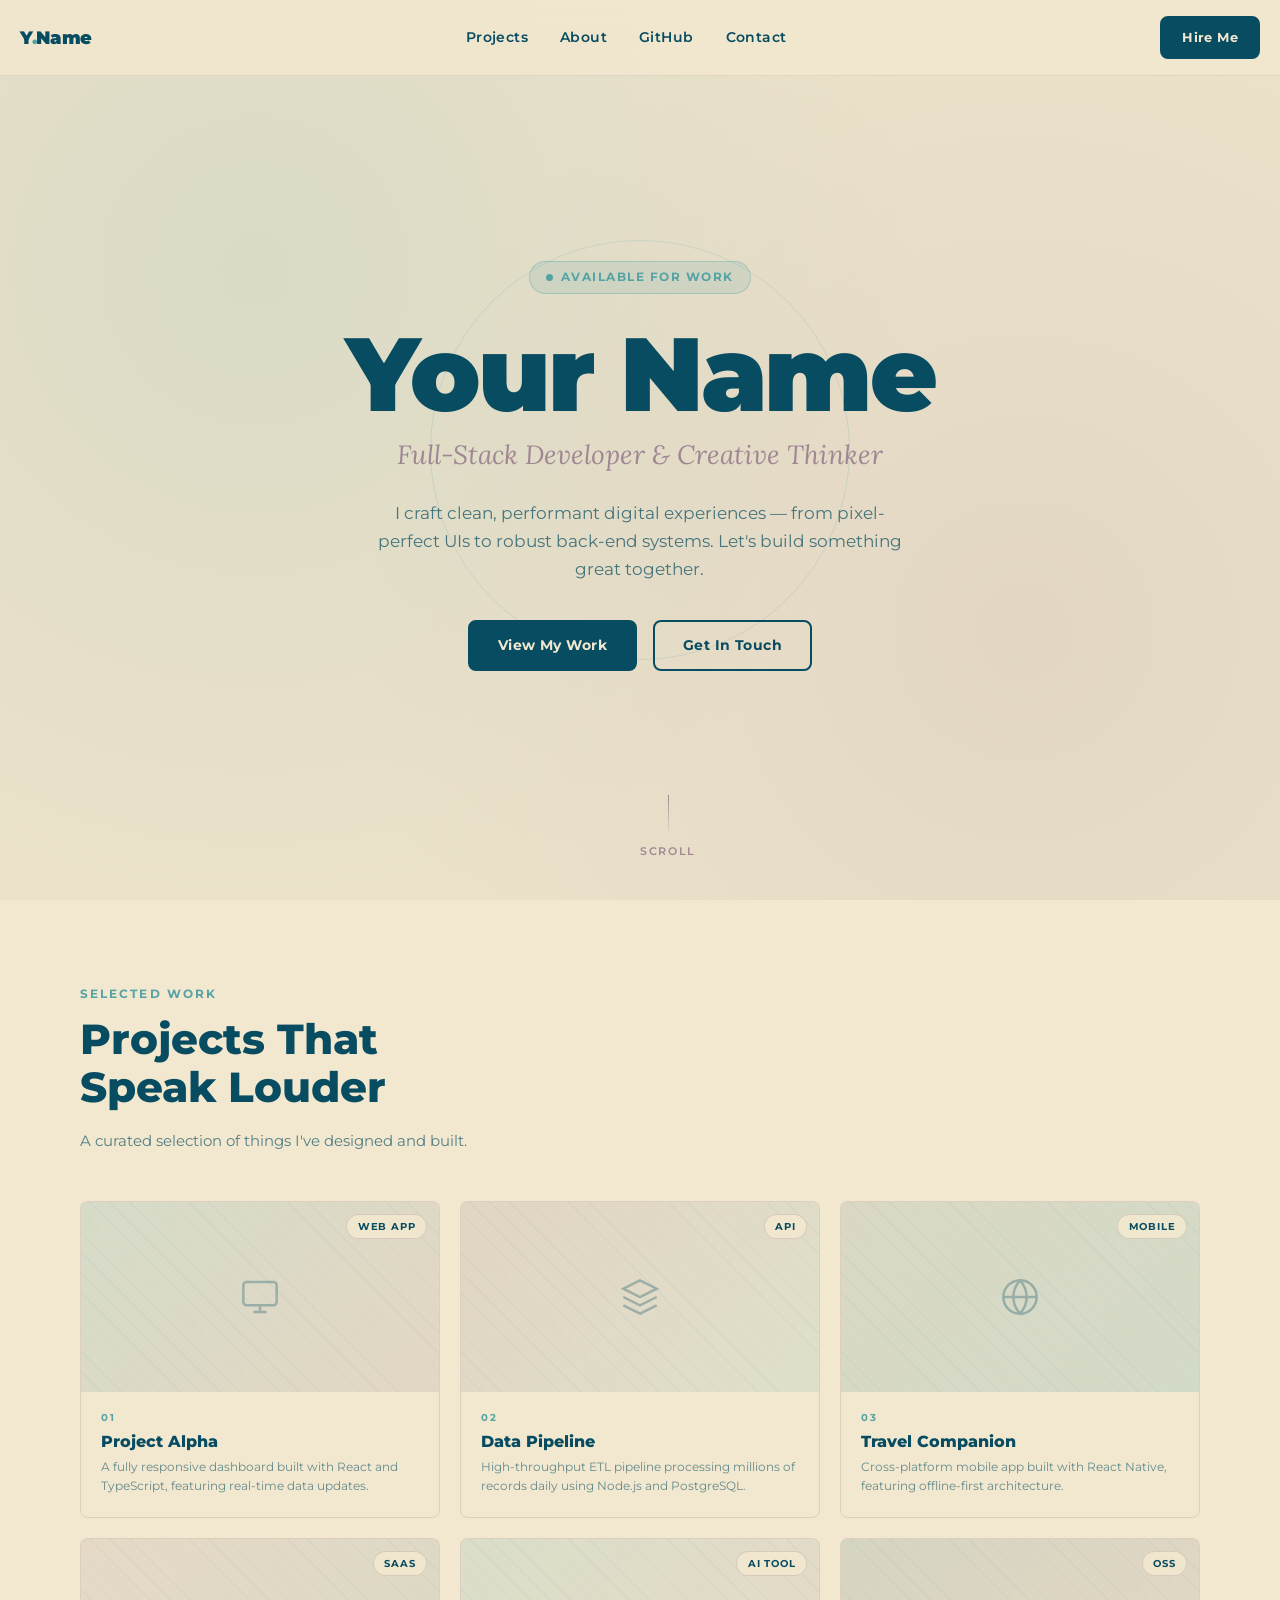
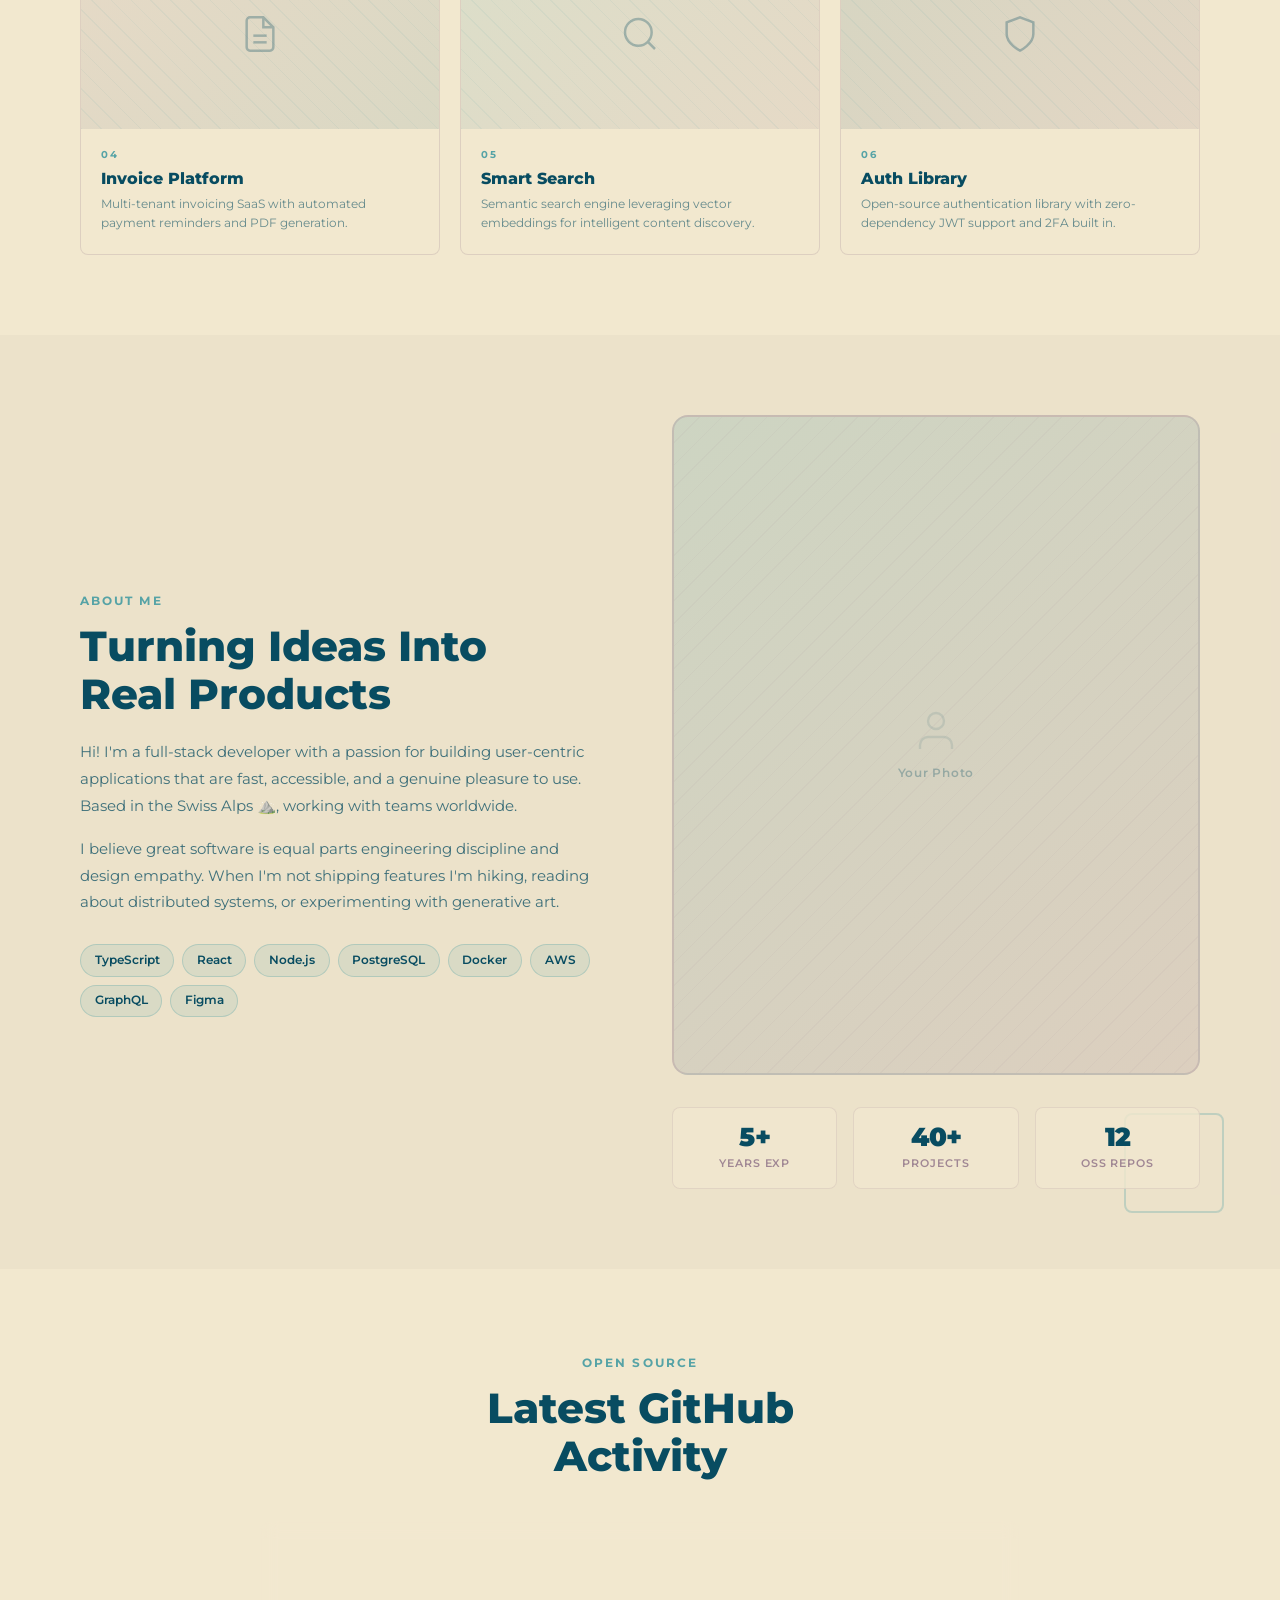
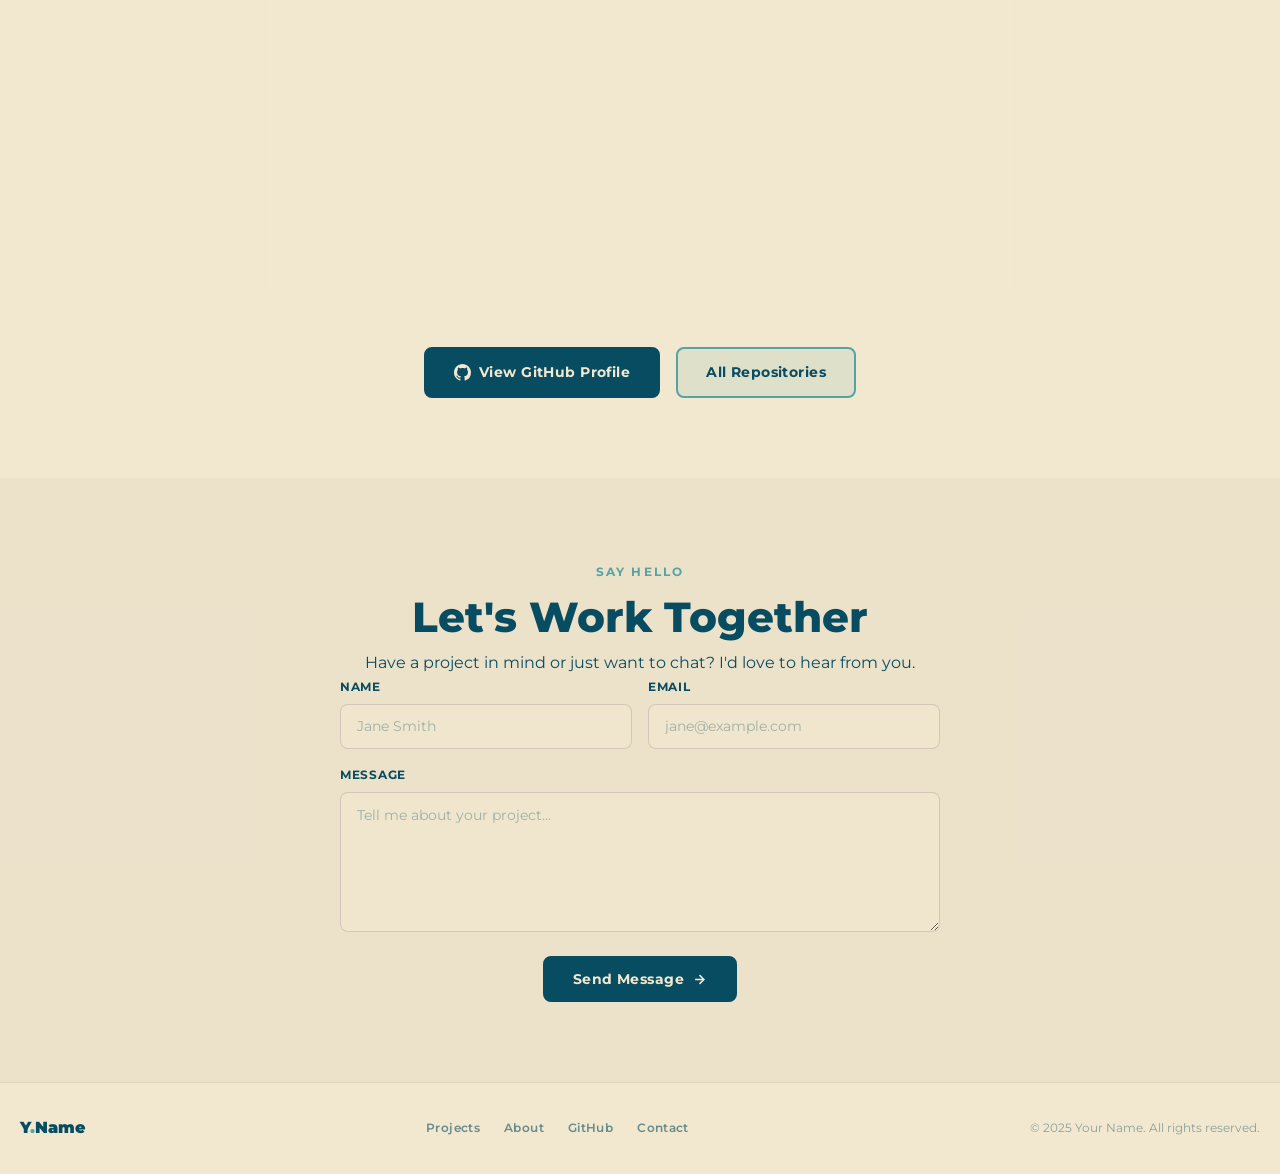
==== index.html @ e09c03a9 "Add files via upload" ====
<!DOCTYPE html>
<html lang="en">
<head>
  <meta charset="UTF-8" />
  <meta name="viewport" content="width=device-width, initial-scale=1.0" />
  <title>Portfolio — Your Name</title>
  <link rel="preconnect" href="https://fonts.googleapis.com" />
  <link rel="preconnect" href="https://fonts.gstatic.com" crossorigin />
  <link href="https://fonts.googleapis.com/css2?family=Montserrat:wght@400;500;600;700;800;900&family=Lora:ital,wght@0,400;0,500;1,400&display=swap" rel="stylesheet" />
  <style>
    /* ─────────────────────────────────────────────
       CSS CUSTOM PROPERTIES
    ───────────────────────────────────────────── */
    :root {
      --bg:        #F2E8CF;
      --teal-dark: #084C61;
      --teal-mid:  #56A3A6;
      --mauve:     #A08794;
      --radius:    8px;
      --transition: 0.28s cubic-bezier(0.4, 0, 0.2, 1);
      --max-w: 1160px;
      --pad-x: 1.25rem;
    }

    /* ─────────────────────────────────────────────
       RESET & BASE
    ───────────────────────────────────────────── */
    *, *::before, *::after { box-sizing: border-box; margin: 0; padding: 0; }

    html { scroll-behavior: smooth; }

    body {
      font-family: 'Montserrat', sans-serif;
      background: var(--bg);
      color: var(--teal-dark);
      line-height: 1.65;
      overflow-x: hidden;
    }

    img { display: block; width: 100%; height: 100%; object-fit: cover; }

    a { color: inherit; text-decoration: none; }

    /* ─────────────────────────────────────────────
       UTILITY
    ───────────────────────────────────────────── */
    .container {
      width: 100%;
      max-width: var(--max-w);
      margin-inline: auto;
      padding-inline: var(--pad-x);
    }

    .section-label {
      display: inline-block;
      font-size: 0.72rem;
      font-weight: 700;
      letter-spacing: 0.18em;
      text-transform: uppercase;
      color: var(--teal-mid);
      margin-bottom: 0.75rem;
    }

    .section-title {
      font-size: clamp(1.8rem, 4vw, 2.6rem);
      font-weight: 800;
      line-height: 1.15;
      color: var(--teal-dark);
      margin-bottom: 1rem;
    }

    /* ─────────────────────────────────────────────
       BUTTONS
    ───────────────────────────────────────────── */
    .btn {
      display: inline-flex;
      align-items: center;
      gap: 0.5rem;
      padding: 0.75rem 1.75rem;
      border-radius: var(--radius);
      font-family: 'Montserrat', sans-serif;
      font-size: 0.9rem;
      font-weight: 700;
      letter-spacing: 0.03em;
      cursor: pointer;
      border: 2px solid transparent;
      transition: all var(--transition);
    }

    .btn-primary {
      background: var(--teal-dark);
      color: var(--bg);
      border-color: var(--teal-dark);
    }
    .btn-primary:hover {
      background: var(--teal-mid);
      border-color: var(--teal-mid);
      transform: translateY(-2px);
      box-shadow: 0 8px 24px rgba(8,76,97,0.22);
    }

    .btn-outline {
      background: transparent;
      color: var(--teal-dark);
      border-color: var(--teal-dark);
    }
    .btn-outline:hover {
      background: var(--teal-dark);
      color: var(--bg);
      transform: translateY(-2px);
      box-shadow: 0 8px 24px rgba(8,76,97,0.18);
    }

    .btn-ghost {
      background: rgba(86,163,166,0.12);
      color: var(--teal-dark);
      border-color: var(--teal-mid);
    }
    .btn-ghost:hover {
      background: var(--teal-mid);
      color: #fff;
      border-color: var(--teal-mid);
      transform: translateY(-2px);
    }

    /* ─────────────────────────────────────────────
       NAV
    ───────────────────────────────────────────── */
    header {
      position: fixed;
      top: 0; left: 0; right: 0;
      z-index: 100;
      padding: 1rem var(--pad-x);
      display: flex;
      align-items: center;
      justify-content: space-between;
      background: rgba(242,232,207,0.88);
      backdrop-filter: blur(12px);
      -webkit-backdrop-filter: blur(12px);
      border-bottom: 1px solid rgba(160,135,148,0.2);
    }

    .nav-logo {
      font-size: 1.1rem;
      font-weight: 900;
      letter-spacing: -0.02em;
      color: var(--teal-dark);
    }
    .nav-logo span { color: var(--teal-mid); }

    nav {
      display: none;
      gap: 2rem;
    }
    nav a {
      font-size: 0.85rem;
      font-weight: 600;
      color: var(--teal-dark);
      letter-spacing: 0.03em;
      position: relative;
      transition: color var(--transition);
    }
    nav a::after {
      content: '';
      position: absolute;
      bottom: -3px; left: 0;
      width: 0; height: 2px;
      background: var(--teal-mid);
      border-radius: 2px;
      transition: width var(--transition);
    }
    nav a:hover { color: var(--teal-mid); }
    nav a:hover::after { width: 100%; }

    .nav-cta { display: none; }

    @media (min-width: 768px) {
      nav { display: flex; }
      .nav-cta { display: inline-flex; }
    }

    /* ─────────────────────────────────────────────
       1. HERO
    ───────────────────────────────────────────── */
    #home {
      min-height: 100svh;
      display: flex;
      align-items: center;
      justify-content: center;
      text-align: center;
      padding: 7rem var(--pad-x) 5rem;
      position: relative;
      overflow: hidden;
    }

    /* Subtle background grain / pattern */
    #home::before {
      content: '';
      position: absolute;
      inset: 0;
      background-image:
        radial-gradient(circle at 20% 30%, rgba(86,163,166,0.12) 0%, transparent 55%),
        radial-gradient(circle at 80% 70%, rgba(160,135,148,0.12) 0%, transparent 55%);
      pointer-events: none;
    }

    /* Floating accent shapes */
    #home::after {
      content: '';
      position: absolute;
      width: 420px; height: 420px;
      border-radius: 50%;
      border: 1.5px solid rgba(86,163,166,0.18);
      top: 50%; left: 50%;
      transform: translate(-50%, -50%);
      pointer-events: none;
      animation: pulse-ring 6s ease-in-out infinite;
    }

    @keyframes pulse-ring {
      0%, 100% { transform: translate(-50%,-50%) scale(1); opacity: 0.6; }
      50%       { transform: translate(-50%,-50%) scale(1.08); opacity: 1; }
    }

    .hero-inner {
      position: relative;
      z-index: 1;
      max-width: 780px;
    }

    .hero-badge {
      display: inline-flex;
      align-items: center;
      gap: 0.5rem;
      background: rgba(86,163,166,0.14);
      border: 1px solid rgba(86,163,166,0.35);
      border-radius: 100px;
      padding: 0.35rem 1rem;
      font-size: 0.78rem;
      font-weight: 700;
      letter-spacing: 0.12em;
      text-transform: uppercase;
      color: var(--teal-mid);
      margin-bottom: 1.75rem;
      animation: fade-up 0.6s ease both;
    }
    .hero-badge::before {
      content: '';
      width: 7px; height: 7px;
      border-radius: 50%;
      background: var(--teal-mid);
      animation: blink 2s ease infinite;
    }
    @keyframes blink {
      0%,100% { opacity: 1; } 50% { opacity: 0.3; }
    }

    .hero-name {
      font-size: clamp(3rem, 9vw, 6.5rem);
      font-weight: 900;
      letter-spacing: -0.03em;
      line-height: 1.0;
      color: var(--teal-dark);
      margin-bottom: 0.4rem;
      animation: fade-up 0.6s 0.1s ease both;
    }

    .hero-role {
      font-family: 'Lora', serif;
      font-size: clamp(1.1rem, 3vw, 1.65rem);
      font-style: italic;
      font-weight: 400;
      color: var(--mauve);
      margin-bottom: 1.5rem;
      animation: fade-up 0.6s 0.2s ease both;
    }

    .hero-desc {
      font-size: clamp(0.92rem, 1.8vw, 1.05rem);
      color: rgba(8,76,97,0.72);
      max-width: 540px;
      margin-inline: auto;
      margin-bottom: 2.25rem;
      animation: fade-up 0.6s 0.3s ease both;
    }

    .hero-actions {
      display: flex;
      gap: 1rem;
      justify-content: center;
      flex-wrap: wrap;
      animation: fade-up 0.6s 0.4s ease both;
    }

    .hero-scroll {
      position: absolute;
      bottom: 2.5rem;
      left: 50%;
      transform: translateX(-50%);
      display: flex;
      flex-direction: column;
      align-items: center;
      gap: 0.4rem;
      font-size: 0.7rem;
      font-weight: 600;
      letter-spacing: 0.15em;
      text-transform: uppercase;
      color: var(--mauve);
      z-index: 1;
      animation: fade-up 0.8s 0.8s ease both;
    }
    .scroll-line {
      width: 1px;
      height: 40px;
      background: linear-gradient(to bottom, var(--mauve), transparent);
      animation: scroll-bounce 2s ease-in-out infinite;
    }
    @keyframes scroll-bounce {
      0%,100% { transform: scaleY(1); transform-origin: top; }
      50%      { transform: scaleY(0.5); transform-origin: top; }
    }

    @keyframes fade-up {
      from { opacity: 0; transform: translateY(22px); }
      to   { opacity: 1; transform: translateY(0); }
    }

    /* ─────────────────────────────────────────────
       SECTION SPACING
    ───────────────────────────────────────────── */
    section { padding: 5rem var(--pad-x); }
    section:nth-child(even) { background: rgba(160,135,148,0.07); }

    /* ─────────────────────────────────────────────
       2. PROJECTS
    ───────────────────────────────────────────── */
    #projects { padding-inline: 0; }
    #projects .container { padding-inline: var(--pad-x); }

    .projects-header {
      max-width: 520px;
      margin-bottom: 3rem;
    }
    .projects-header p {
      font-size: 0.95rem;
      color: rgba(8,76,97,0.68);
    }

    .projects-grid {
      display: grid;
      grid-template-columns: repeat(2, 1fr);
      gap: 1.25rem;
    }

    @media (min-width: 960px) {
      .projects-grid { grid-template-columns: repeat(3, 1fr); }
    }

    .project-card {
      border-radius: var(--radius);
      border: 1.5px solid rgba(160,135,148,0.25);
      background: rgba(242,232,207,0.6);
      overflow: hidden;
      transition: transform var(--transition), box-shadow var(--transition), border-color var(--transition);
    }
    .project-card:hover {
      transform: translateY(-6px);
      box-shadow: 0 16px 48px rgba(8,76,97,0.14);
      border-color: var(--teal-mid);
    }

    .project-thumb {
      position: relative;
      height: 160px;
      background: linear-gradient(135deg, rgba(86,163,166,0.18), rgba(160,135,148,0.18));
      overflow: hidden;
    }

    @media (min-width: 640px) {
      .project-thumb { height: 190px; }
    }

    /* Placeholder pattern inside thumb */
    .project-thumb::before {
      content: '';
      position: absolute;
      inset: 0;
      background-image:
        repeating-linear-gradient(
          45deg,
          rgba(86,163,166,0.08) 0px,
          rgba(86,163,166,0.08) 1px,
          transparent 1px,
          transparent 14px
        );
    }

    .project-thumb-icon {
      position: absolute;
      inset: 0;
      display: flex;
      align-items: center;
      justify-content: center;
    }
    .project-thumb-icon svg {
      width: 40px; height: 40px;
      opacity: 0.3;
    }

    .project-tag {
      position: absolute;
      top: 0.75rem; right: 0.75rem;
      background: rgba(242,232,207,0.9);
      border: 1px solid rgba(160,135,148,0.3);
      border-radius: 100px;
      padding: 0.2rem 0.65rem;
      font-size: 0.65rem;
      font-weight: 700;
      letter-spacing: 0.08em;
      text-transform: uppercase;
      color: var(--teal-dark);
    }

    .project-info {
      padding: 1.1rem 1.25rem 1.35rem;
    }

    .project-num {
      font-size: 0.65rem;
      font-weight: 700;
      letter-spacing: 0.16em;
      color: var(--teal-mid);
      margin-bottom: 0.35rem;
      text-transform: uppercase;
    }

    .project-title {
      font-size: 0.97rem;
      font-weight: 800;
      line-height: 1.25;
      color: var(--teal-dark);
      margin-bottom: 0.4rem;
    }

    .project-desc {
      font-size: 0.78rem;
      color: rgba(8,76,97,0.6);
      line-height: 1.5;
    }

    /* ─────────────────────────────────────────────
       3. ABOUT
    ───────────────────────────────────────────── */
    #about .about-grid {
      display: grid;
      grid-template-columns: 1fr;
      gap: 3rem;
      align-items: center;
    }

    @media (min-width: 768px) {
      #about .about-grid {
        grid-template-columns: 1fr 1fr;
        gap: 4rem;
      }
    }

    .about-text .section-title { margin-bottom: 1.25rem; }

    .about-text p {
      font-size: 0.96rem;
      color: rgba(8,76,97,0.76);
      margin-bottom: 1rem;
      line-height: 1.75;
    }

    .about-skills {
      display: flex;
      flex-wrap: wrap;
      gap: 0.5rem;
      margin-top: 1.75rem;
    }
    .skill-chip {
      background: rgba(86,163,166,0.12);
      border: 1px solid rgba(86,163,166,0.3);
      border-radius: 100px;
      padding: 0.3rem 0.85rem;
      font-size: 0.78rem;
      font-weight: 600;
      color: var(--teal-dark);
      transition: all var(--transition);
    }
    .skill-chip:hover {
      background: var(--teal-mid);
      color: #fff;
      border-color: var(--teal-mid);
    }

    .about-photo-wrap {
      position: relative;
    }

    .about-photo {
      aspect-ratio: 4 / 5;
      border-radius: calc(var(--radius) * 2);
      background: linear-gradient(145deg, rgba(86,163,166,0.2), rgba(160,135,148,0.2));
      border: 2px solid rgba(160,135,148,0.3);
      overflow: hidden;
      position: relative;
    }
    .about-photo::before {
      content: '';
      position: absolute;
      inset: 0;
      background-image:
        repeating-linear-gradient(
          -45deg,
          rgba(160,135,148,0.07) 0px,
          rgba(160,135,148,0.07) 1px,
          transparent 1px,
          transparent 16px
        );
    }
    .about-photo-placeholder {
      position: absolute;
      inset: 0;
      display: flex;
      flex-direction: column;
      align-items: center;
      justify-content: center;
      gap: 0.5rem;
      color: rgba(8,76,97,0.3);
      font-size: 0.78rem;
      font-weight: 600;
      letter-spacing: 0.06em;
    }
    .about-photo-placeholder svg {
      width: 48px; height: 48px;
      opacity: 0.35;
    }

    /* Decorative floating box */
    .about-photo-wrap::after {
      content: '';
      position: absolute;
      width: 100px; height: 100px;
      border: 2px solid rgba(86,163,166,0.3);
      border-radius: var(--radius);
      bottom: -1.5rem;
      right: -1.5rem;
      z-index: -1;
    }

    .about-stats {
      display: grid;
      grid-template-columns: repeat(3, 1fr);
      gap: 1rem;
      margin-top: 2rem;
    }
    .stat {
      text-align: center;
      padding: 1rem;
      border-radius: var(--radius);
      background: rgba(242,232,207,0.8);
      border: 1.5px solid rgba(160,135,148,0.2);
    }
    .stat-num {
      font-size: 1.65rem;
      font-weight: 900;
      color: var(--teal-dark);
      letter-spacing: -0.03em;
      line-height: 1;
    }
    .stat-label {
      font-size: 0.7rem;
      font-weight: 600;
      color: var(--mauve);
      margin-top: 0.2rem;
      text-transform: uppercase;
      letter-spacing: 0.08em;
    }

    /* ─────────────────────────────────────────────
       4. GITHUB
    ───────────────────────────────────────────── */
    #github {
      text-align: center;
    }

    .github-inner {
      max-width: 760px;
      margin-inline: auto;
    }

    .github-activity-box {
      margin: 2.5rem 0;
      border-radius: calc(var(--radius) * 1.5);
      border: 1.5px solid rgba(160,135,148,0.28);
      background: rgba(242,232,207,0.55);
      backdrop-filter: blur(8px);
      overflow: hidden;
    }

    .activity-topbar {
      display: flex;
      align-items: center;
      justify-content: space-between;
      padding: 0.9rem 1.25rem;
      border-bottom: 1px solid rgba(160,135,148,0.2);
      background: rgba(86,163,166,0.07);
    }
    .activity-dots {
      display: flex;
      gap: 0.4rem;
    }
    .activity-dots span {
      width: 10px; height: 10px;
      border-radius: 50%;
    }
    .dot-r { background: #E5847B; }
    .dot-y { background: #E5C87B; }
    .dot-g { background: #7BE5A1; }

    .activity-tab-label {
      font-size: 0.72rem;
      font-weight: 700;
      letter-spacing: 0.1em;
      text-transform: uppercase;
      color: var(--teal-mid);
    }

    .activity-body {
      padding: 1.5rem 1.25rem;
    }

    .activity-item {
      display: flex;
      align-items: flex-start;
      gap: 0.85rem;
      padding: 0.85rem 0;
      border-bottom: 1px solid rgba(160,135,148,0.15);
      text-align: left;
    }
    .activity-item:last-child { border-bottom: none; }

    .activity-icon {
      flex-shrink: 0;
      width: 32px; height: 32px;
      border-radius: 8px;
      background: rgba(86,163,166,0.14);
      display: flex;
      align-items: center;
      justify-content: center;
    }
    .activity-icon svg { width: 16px; height: 16px; }

    .activity-text { flex: 1; }
    .activity-title {
      font-size: 0.85rem;
      font-weight: 700;
      color: var(--teal-dark);
      margin-bottom: 0.15rem;
    }
    .activity-meta {
      font-size: 0.72rem;
      color: var(--mauve);
      font-weight: 500;
    }

    .activity-placeholder-row {
      height: 10px;
      border-radius: 100px;
      background: rgba(160,135,148,0.18);
      margin-bottom: 0.5rem;
    }
    .activity-placeholder-row:last-child { width: 60%; }

    .github-actions {
      display: flex;
      gap: 1rem;
      justify-content: center;
      flex-wrap: wrap;
    }

    /* ─────────────────────────────────────────────
       5. CONTACT
    ───────────────────────────────────────────── */
    #contact { text-align: center; }

    .contact-inner { max-width: 600px; margin-inline: auto; }
    .contact-inner .section-title { margin-bottom: 0.5rem; }
    .contact-inner > p {
      font-size: 0.94rem;
      color: rgba(8,76,97,0.65);
      margin-bottom: 2.5rem;
    }

    .contact-form {
      display: flex;
      flex-direction: column;
      gap: 1rem;
      text-align: left;
    }

    .form-row {
      display: grid;
      grid-template-columns: 1fr;
      gap: 1rem;
    }
    @media (min-width: 560px) {
      .form-row { grid-template-columns: 1fr 1fr; }
    }

    .form-group { display: flex; flex-direction: column; gap: 0.4rem; }

    .form-group label {
      font-size: 0.78rem;
      font-weight: 700;
      letter-spacing: 0.06em;
      text-transform: uppercase;
      color: var(--teal-dark);
    }

    .form-group input,
    .form-group textarea {
      padding: 0.8rem 1rem;
      border-radius: var(--radius);
      border: 1.5px solid rgba(160,135,148,0.35);
      background: rgba(242,232,207,0.7);
      font-family: 'Montserrat', sans-serif;
      font-size: 0.9rem;
      color: var(--teal-dark);
      transition: border-color var(--transition), box-shadow var(--transition);
      outline: none;
      resize: vertical;
    }
    .form-group input::placeholder,
    .form-group textarea::placeholder {
      color: rgba(8,76,97,0.35);
    }
    .form-group input:focus,
    .form-group textarea:focus {
      border-color: var(--teal-mid);
      box-shadow: 0 0 0 3px rgba(86,163,166,0.15);
    }

    .form-group textarea { min-height: 140px; }

    .form-submit {
      align-self: center;
      margin-top: 0.5rem;
    }

    /* ─────────────────────────────────────────────
       FOOTER
    ───────────────────────────────────────────── */
    footer {
      border-top: 1px solid rgba(160,135,148,0.22);
      padding: 2rem var(--pad-x);
      display: flex;
      flex-direction: column;
      align-items: center;
      gap: 1rem;
      text-align: center;
    }

    @media (min-width: 640px) {
      footer {
        flex-direction: row;
        justify-content: space-between;
        text-align: left;
      }
    }

    .footer-logo {
      font-size: 1rem;
      font-weight: 900;
      color: var(--teal-dark);
    }
    .footer-logo span { color: var(--teal-mid); }

    .footer-links {
      display: flex;
      gap: 1.5rem;
    }
    .footer-links a {
      font-size: 0.78rem;
      font-weight: 600;
      color: rgba(8,76,97,0.6);
      transition: color var(--transition);
    }
    .footer-links a:hover { color: var(--teal-mid); }

    .footer-copy {
      font-size: 0.75rem;
      color: rgba(8,76,97,0.45);
    }

    /* ─────────────────────────────────────────────
       SCROLL REVEAL (JS-powered)
    ───────────────────────────────────────────── */
    .reveal {
      opacity: 0;
      transform: translateY(28px);
      transition: opacity 0.6s ease, transform 0.6s ease;
    }
    .reveal.visible {
      opacity: 1;
      transform: translateY(0);
    }
    .reveal-delay-1 { transition-delay: 0.1s; }
    .reveal-delay-2 { transition-delay: 0.2s; }
    .reveal-delay-3 { transition-delay: 0.3s; }
    .reveal-delay-4 { transition-delay: 0.4s; }

  </style>
</head>
<body>

  <!-- ═══════════════════════════════
       HEADER / NAV
  ═══════════════════════════════ -->
  <header>
    <a href="#home" class="nav-logo">Y<span>.</span>Name</a>
    <nav aria-label="Primary navigation">
      <a href="#projects">Projects</a>
      <a href="#about">About</a>
      <a href="#github">GitHub</a>
      <a href="#contact">Contact</a>
    </nav>
    <a href="#contact" class="btn btn-primary nav-cta" style="padding:0.55rem 1.25rem; font-size:0.82rem;">Hire Me</a>
  </header>


  <!-- ═══════════════════════════════
       1. HERO / HOME
  ═══════════════════════════════ -->
  <section id="home">
    <div class="hero-inner">
      <div class="hero-badge">Available for work</div>
      <h1 class="hero-name">Your Name</h1>
      <p class="hero-role">Full-Stack Developer &amp; Creative Thinker</p>
      <p class="hero-desc">
        I craft clean, performant digital experiences — from pixel-perfect UIs
        to robust back-end systems. Let's build something great together.
      </p>
      <div class="hero-actions">
        <a href="#projects" class="btn btn-primary">View My Work</a>
        <a href="#contact"  class="btn btn-outline">Get In Touch</a>
      </div>
    </div>
    <div class="hero-scroll" aria-hidden="true">
      <div class="scroll-line"></div>
      <span>Scroll</span>
    </div>
  </section>


  <!-- ═══════════════════════════════
       2. PROJECTS
  ═══════════════════════════════ -->
  <section id="projects">
    <div class="container">
      <div class="projects-header reveal">
        <span class="section-label">Selected Work</span>
        <h2 class="section-title">Projects That<br>Speak Louder</h2>
        <p>A curated selection of things I've designed and built.</p>
      </div>

      <div class="projects-grid">

        <!-- Card 1 -->
        <article class="project-card reveal">
          <div class="project-thumb">
            <div class="project-thumb-icon">
              <!-- Monitor icon -->
              <svg viewBox="0 0 24 24" fill="none" stroke="currentColor" stroke-width="1.5" color="#084C61">
                <rect x="2" y="3" width="20" height="14" rx="2"/><path d="M8 21h8M12 17v4"/>
              </svg>
            </div>
            <span class="project-tag">Web App</span>
          </div>
          <div class="project-info">
            <p class="project-num">01</p>
            <h3 class="project-title">Project Alpha</h3>
            <p class="project-desc">A fully responsive dashboard built with React and TypeScript, featuring real-time data updates.</p>
          </div>
        </article>

        <!-- Card 2 -->
        <article class="project-card reveal reveal-delay-1">
          <div class="project-thumb" style="background: linear-gradient(135deg, rgba(160,135,148,0.2), rgba(86,163,166,0.12));">
            <div class="project-thumb-icon">
              <svg viewBox="0 0 24 24" fill="none" stroke="currentColor" stroke-width="1.5" color="#084C61">
                <path d="M12 2L2 7l10 5 10-5-10-5z"/><path d="M2 17l10 5 10-5"/><path d="M2 12l10 5 10-5"/>
              </svg>
            </div>
            <span class="project-tag">API</span>
          </div>
          <div class="project-info">
            <p class="project-num">02</p>
            <h3 class="project-title">Data Pipeline</h3>
            <p class="project-desc">High-throughput ETL pipeline processing millions of records daily using Node.js and PostgreSQL.</p>
          </div>
        </article>

        <!-- Card 3 -->
        <article class="project-card reveal reveal-delay-2">
          <div class="project-thumb" style="background: linear-gradient(135deg, rgba(8,76,97,0.1), rgba(86,163,166,0.2));">
            <div class="project-thumb-icon">
              <svg viewBox="0 0 24 24" fill="none" stroke="currentColor" stroke-width="1.5" color="#084C61">
                <circle cx="12" cy="12" r="10"/><path d="M2 12h20M12 2a15.3 15.3 0 0 1 4 10 15.3 15.3 0 0 1-4 10 15.3 15.3 0 0 1-4-10 15.3 15.3 0 0 1 4-10z"/>
              </svg>
            </div>
            <span class="project-tag">Mobile</span>
          </div>
          <div class="project-info">
            <p class="project-num">03</p>
            <h3 class="project-title">Travel Companion</h3>
            <p class="project-desc">Cross-platform mobile app built with React Native, featuring offline-first architecture.</p>
          </div>
        </article>

        <!-- Card 4 -->
        <article class="project-card reveal reveal-delay-1">
          <div class="project-thumb" style="background: linear-gradient(135deg, rgba(160,135,148,0.15), rgba(8,76,97,0.1));">
            <div class="project-thumb-icon">
              <svg viewBox="0 0 24 24" fill="none" stroke="currentColor" stroke-width="1.5" color="#084C61">
                <path d="M14 2H6a2 2 0 0 0-2 2v16a2 2 0 0 0 2 2h12a2 2 0 0 0 2-2V8z"/><polyline points="14 2 14 8 20 8"/><line x1="16" y1="13" x2="8" y2="13"/><line x1="16" y1="17" x2="8" y2="17"/>
              </svg>
            </div>
            <span class="project-tag">SaaS</span>
          </div>
          <div class="project-info">
            <p class="project-num">04</p>
            <h3 class="project-title">Invoice Platform</h3>
            <p class="project-desc">Multi-tenant invoicing SaaS with automated payment reminders and PDF generation.</p>
          </div>
        </article>

        <!-- Card 5 -->
        <article class="project-card reveal reveal-delay-2">
          <div class="project-thumb" style="background: linear-gradient(135deg, rgba(86,163,166,0.15), rgba(160,135,148,0.15));">
            <div class="project-thumb-icon">
              <svg viewBox="0 0 24 24" fill="none" stroke="currentColor" stroke-width="1.5" color="#084C61">
                <circle cx="11" cy="11" r="8"/><line x1="21" y1="21" x2="16.65" y2="16.65"/>
              </svg>
            </div>
            <span class="project-tag">AI Tool</span>
          </div>
          <div class="project-info">
            <p class="project-num">05</p>
            <h3 class="project-title">Smart Search</h3>
            <p class="project-desc">Semantic search engine leveraging vector embeddings for intelligent content discovery.</p>
          </div>
        </article>

        <!-- Card 6 -->
        <article class="project-card reveal reveal-delay-3">
          <div class="project-thumb" style="background: linear-gradient(135deg, rgba(8,76,97,0.12), rgba(160,135,148,0.18));">
            <div class="project-thumb-icon">
              <svg viewBox="0 0 24 24" fill="none" stroke="currentColor" stroke-width="1.5" color="#084C61">
                <path d="M12 22s8-4 8-10V5l-8-3-8 3v7c0 6 8 10 8 10z"/>
              </svg>
            </div>
            <span class="project-tag">OSS</span>
          </div>
          <div class="project-info">
            <p class="project-num">06</p>
            <h3 class="project-title">Auth Library</h3>
            <p class="project-desc">Open-source authentication library with zero-dependency JWT support and 2FA built in.</p>
          </div>
        </article>

      </div>
    </div>
  </section>


  <!-- ═══════════════════════════════
       3. ABOUT
  ═══════════════════════════════ -->
  <section id="about">
    <div class="container">
      <div class="about-grid">

        <!-- Text column -->
        <div class="about-text reveal">
          <span class="section-label">About Me</span>
          <h2 class="section-title">Turning Ideas Into<br>Real Products</h2>
          <p>
            Hi! I'm a full-stack developer with a passion for building user-centric
            applications that are fast, accessible, and a genuine pleasure to use.
            Based in the Swiss Alps ⛰️, working with teams worldwide.
          </p>
          <p>
            I believe great software is equal parts engineering discipline and design
            empathy. When I'm not shipping features I'm hiking, reading about
            distributed systems, or experimenting with generative art.
          </p>
          <div class="about-skills" aria-label="Skills">
            <span class="skill-chip">TypeScript</span>
            <span class="skill-chip">React</span>
            <span class="skill-chip">Node.js</span>
            <span class="skill-chip">PostgreSQL</span>
            <span class="skill-chip">Docker</span>
            <span class="skill-chip">AWS</span>
            <span class="skill-chip">GraphQL</span>
            <span class="skill-chip">Figma</span>
          </div>
        </div>

        <!-- Photo column -->
        <div class="about-photo-wrap reveal reveal-delay-2">
          <div class="about-photo">
            <div class="about-photo-placeholder">
              <svg viewBox="0 0 24 24" fill="none" stroke="currentColor" stroke-width="1.2">
                <path d="M20 21v-2a4 4 0 0 0-4-4H8a4 4 0 0 0-4 4v2"/><circle cx="12" cy="7" r="4"/>
              </svg>
              <span>Your Photo</span>
            </div>
          </div>
          <div class="about-stats">
            <div class="stat">
              <div class="stat-num">5+</div>
              <div class="stat-label">Years Exp</div>
            </div>
            <div class="stat">
              <div class="stat-num">40+</div>
              <div class="stat-label">Projects</div>
            </div>
            <div class="stat">
              <div class="stat-num">12</div>
              <div class="stat-label">OSS Repos</div>
            </div>
          </div>
        </div>

      </div>
    </div>
  </section>


  <!-- ═══════════════════════════════
       4. GITHUB
  ═══════════════════════════════ -->
  <section id="github">
    <div class="container">
      <div class="github-inner">
        <div class="reveal">
          <span class="section-label">Open Source</span>
          <h2 class="section-title">Latest GitHub<br>Activity</h2>
        </div>

        <div class="github-activity-box reveal reveal-delay-1">
          <div class="activity-topbar">
            <div class="activity-dots" aria-hidden="true">
              <span class="dot-r"></span>
              <span class="dot-y"></span>
              <span class="dot-g"></span>
            </div>
            <span class="activity-tab-label">yourhandle — Recent Activity</span>
            <span></span>
          </div>
          <div class="activity-body">

            <div class="activity-item">
              <div class="activity-icon">
                <svg viewBox="0 0 16 16" fill="none" stroke="#56A3A6" stroke-width="1.5">
                  <circle cx="8" cy="8" r="6"/><path d="M8 5v3l2 2"/>
                </svg>
              </div>
              <div class="activity-text">
                <p class="activity-title">Pushed 3 commits to <strong>auth-library</strong></p>
                <p class="activity-meta">2 hours ago &middot; main branch</p>
              </div>
            </div>

            <div class="activity-item">
              <div class="activity-icon">
                <svg viewBox="0 0 16 16" fill="none" stroke="#A08794" stroke-width="1.5">
                  <path d="M2 4h12M2 8h8M2 12h10"/>
                </svg>
              </div>
              <div class="activity-text">
                <p class="activity-title">Opened PR #42 — <strong>Add OAuth2 support</strong></p>
                <p class="activity-meta">Yesterday &middot; smart-search</p>
              </div>
            </div>

            <div class="activity-item">
              <div class="activity-icon">
                <svg viewBox="0 0 16 16" fill="none" stroke="#084C61" stroke-width="1.5">
                  <polygon points="8,2 10.5,6.5 15.5,7.3 11.75,10.9 12.6,16 8,13.4 3.4,16 4.25,10.9 0.5,7.3 5.5,6.5"/>
                </svg>
              </div>
              <div class="activity-text">
                <p class="activity-title">Starred <strong>vercel/next.js</strong></p>
                <p class="activity-meta">2 days ago</p>
              </div>
            </div>

            <div class="activity-item">
              <div class="activity-icon">
                <svg viewBox="0 0 16 16" fill="none" stroke="#56A3A6" stroke-width="1.5">
                  <circle cx="5" cy="4" r="2"/><circle cx="11" cy="4" r="2"/><circle cx="8" cy="12" r="2"/>
                  <path d="M5 6v2a3 3 0 0 0 3 3M11 6v2a3 3 0 0 1-3 3"/>
                </svg>
              </div>
              <div class="activity-text">
                <p class="activity-title">Forked <strong>t3-oss/create-t3-app</strong></p>
                <p class="activity-meta">3 days ago</p>
              </div>
            </div>

          </div>
        </div>

        <div class="github-actions reveal reveal-delay-2">
          <a href="https://github.com/yourhandle" target="_blank" rel="noopener" class="btn btn-primary">
            <!-- GitHub icon -->
            <svg width="17" height="17" viewBox="0 0 24 24" fill="currentColor">
              <path d="M12 0C5.37 0 0 5.37 0 12c0 5.31 3.435 9.795 8.205 11.385.6.105.825-.255.825-.57 0-.285-.015-1.23-.015-2.235-3.015.555-3.795-.735-4.035-1.41-.135-.345-.72-1.41-1.23-1.695-.42-.225-1.02-.78-.015-.795.945-.015 1.62.87 1.845 1.23 1.08 1.815 2.805 1.305 3.495.99.105-.78.42-1.305.765-1.605-2.67-.3-5.46-1.335-5.46-5.925 0-1.305.465-2.385 1.23-3.225-.12-.3-.54-1.53.12-3.18 0 0 1.005-.315 3.3 1.23.96-.27 1.98-.405 3-.405s2.04.135 3 .405c2.295-1.56 3.3-1.23 3.3-1.23.66 1.65.24 2.88.12 3.18.765.84 1.23 1.905 1.23 3.225 0 4.605-2.805 5.625-5.475 5.925.435.375.81 1.095.81 2.22 0 1.605-.015 2.895-.015 3.3 0 .315.225.69.825.57A12.02 12.02 0 0 0 24 12c0-6.63-5.37-12-12-12z"/>
            </svg>
            View GitHub Profile
          </a>
          <a href="https://github.com/yourhandle?tab=repositories" target="_blank" rel="noopener" class="btn btn-ghost">All Repositories</a>
        </div>

      </div>
    </div>
  </section>


  <!-- ═══════════════════════════════
       5. CONTACT
  ═══════════════════════════════ -->
  <section id="contact">
    <div class="container">
      <div class="contact-inner">
        <div class="reveal">
          <span class="section-label">Say Hello</span>
          <h2 class="section-title">Let's Work Together</h2>
          <p>Have a project in mind or just want to chat? I'd love to hear from you.</p>
        </div>

        <form class="contact-form reveal reveal-delay-1" action="#" method="POST" novalidate>
          <div class="form-row">
            <div class="form-group">
              <label for="name">Name</label>
              <input type="text" id="name" name="name" placeholder="Jane Smith" autocomplete="name" required />
            </div>
            <div class="form-group">
              <label for="email">Email</label>
              <input type="email" id="email" name="email" placeholder="jane@example.com" autocomplete="email" required />
            </div>
          </div>
          <div class="form-group">
            <label for="message">Message</label>
            <textarea id="message" name="message" placeholder="Tell me about your project..." required></textarea>
          </div>
          <button type="submit" class="btn btn-primary form-submit">
            Send Message
            <svg width="15" height="15" viewBox="0 0 24 24" fill="none" stroke="currentColor" stroke-width="2.5"><line x1="5" y1="12" x2="19" y2="12"/><polyline points="12 5 19 12 12 19"/></svg>
          </button>
        </form>

      </div>
    </div>
  </section>


  <!-- ═══════════════════════════════
       FOOTER
  ═══════════════════════════════ -->
  <footer>
    <div class="footer-logo">Y<span>.</span>Name</div>
    <nav class="footer-links" aria-label="Footer navigation">
      <a href="#projects">Projects</a>
      <a href="#about">About</a>
      <a href="#github">GitHub</a>
      <a href="#contact">Contact</a>
    </nav>
    <p class="footer-copy">&copy; 2025 Your Name. All rights reserved.</p>
  </footer>


  <!-- ═══════════════════════════════
       SCROLL REVEAL SCRIPT
  ═══════════════════════════════ -->
  <script>
    (function () {
      const reveals = document.querySelectorAll('.reveal');
      const io = new IntersectionObserver(
        (entries) => {
          entries.forEach((e) => {
            if (e.isIntersecting) {
              e.target.classList.add('visible');
              io.unobserve(e.target);
            }
          });
        },
        { threshold: 0.12 }
      );
      reveals.forEach((el) => io.observe(el));
    })();
  </script>

</body>
</html>
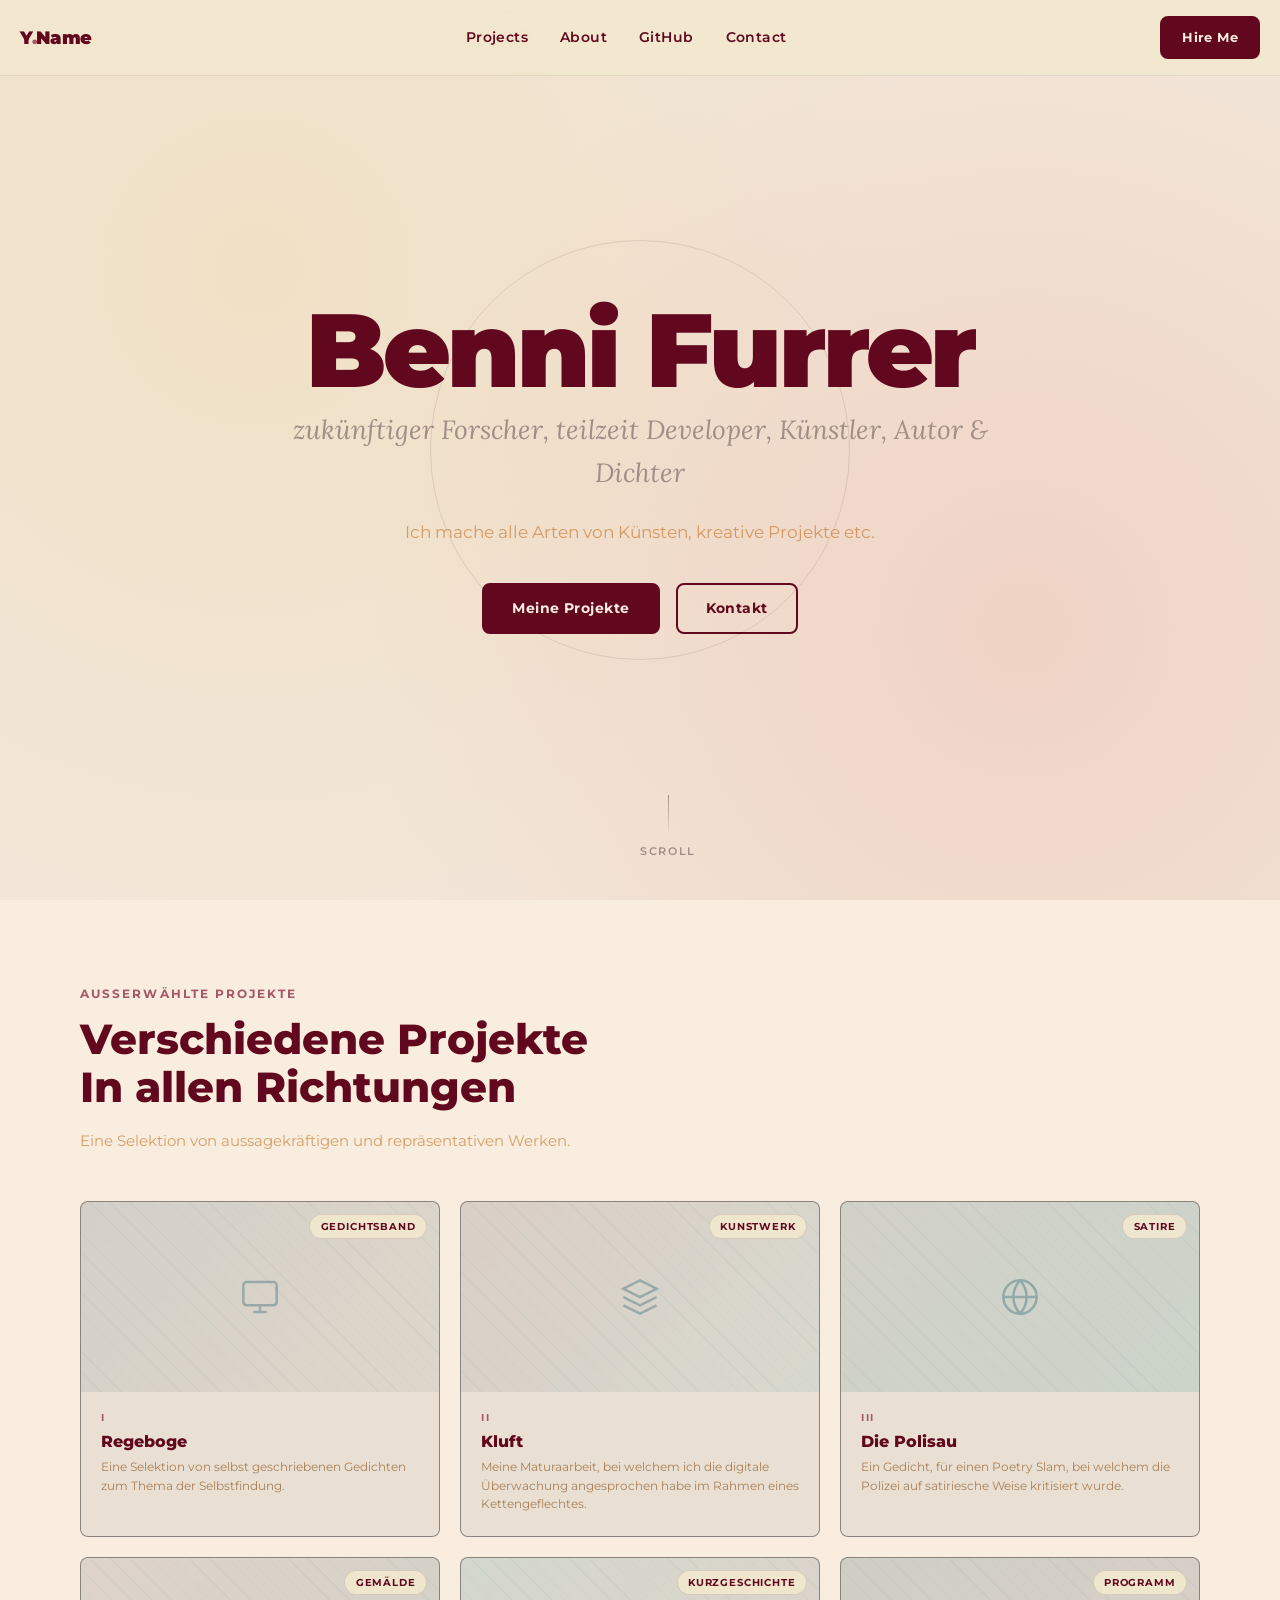
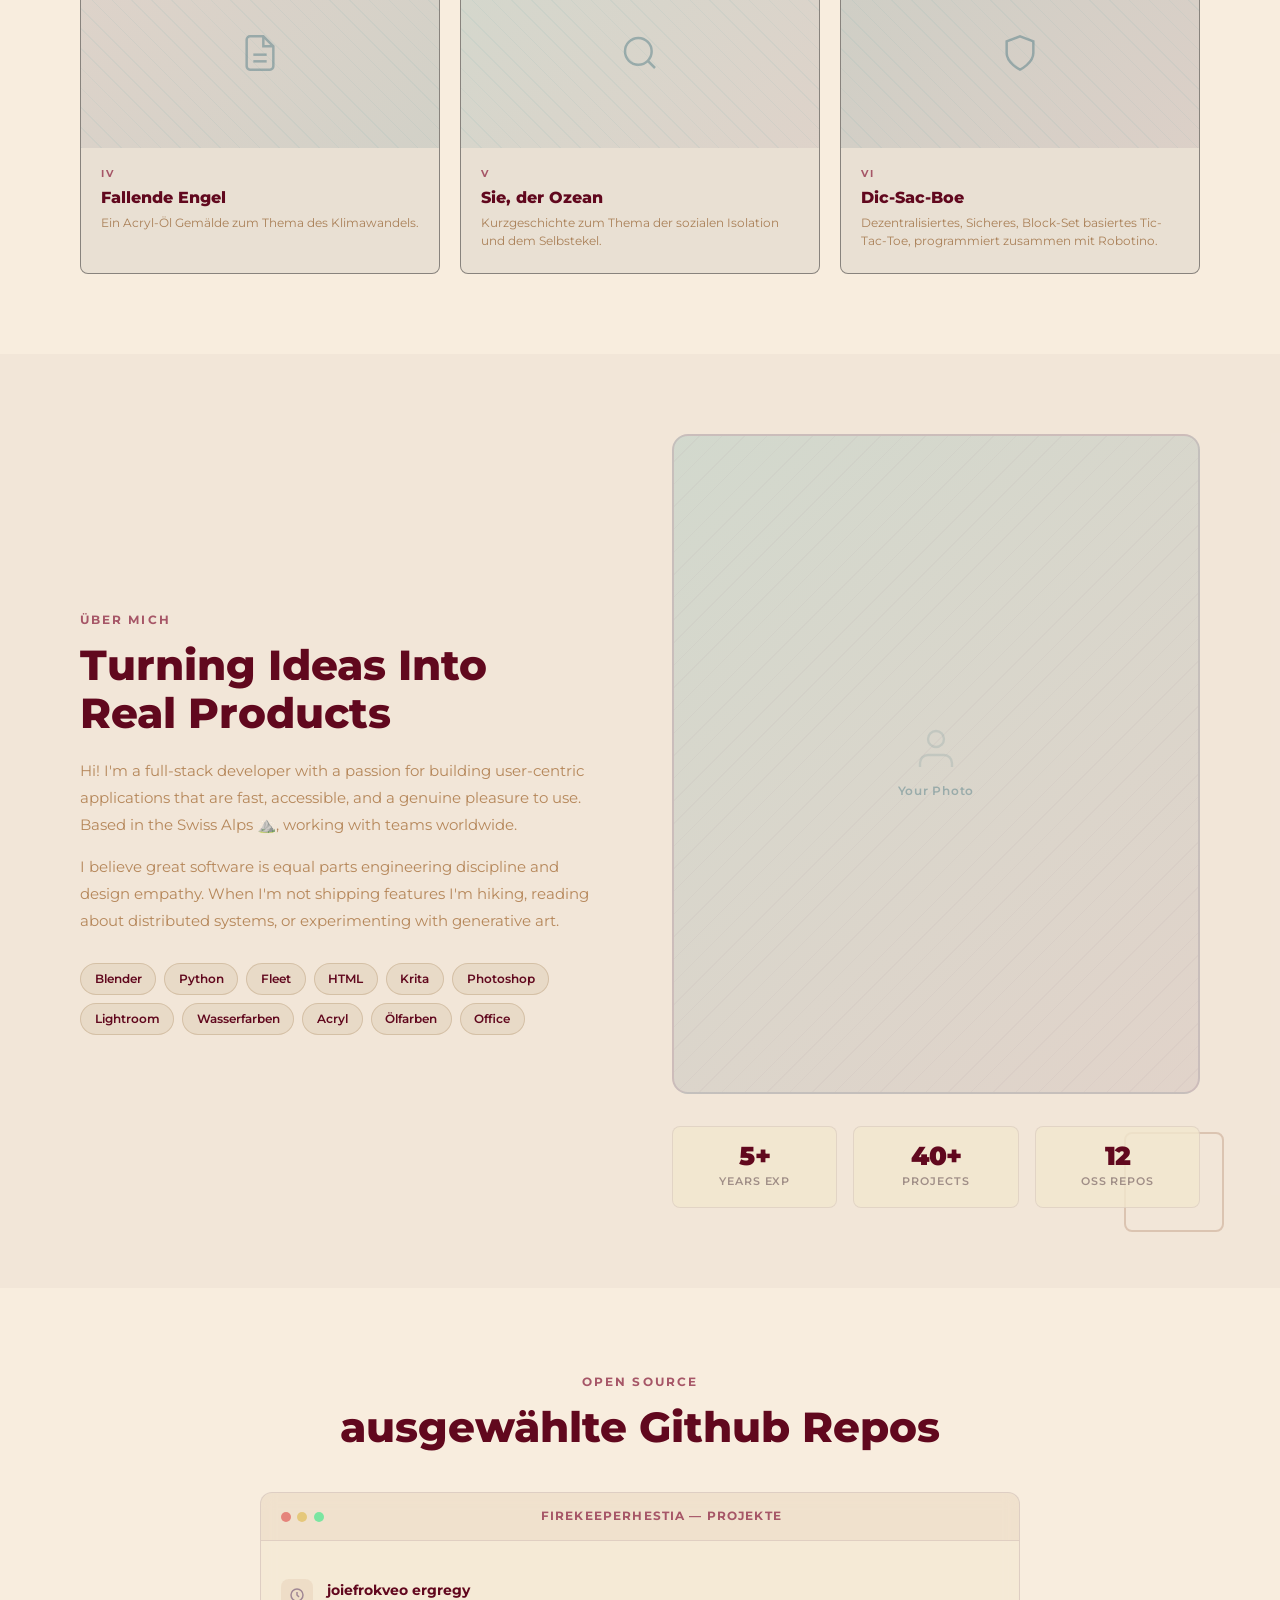
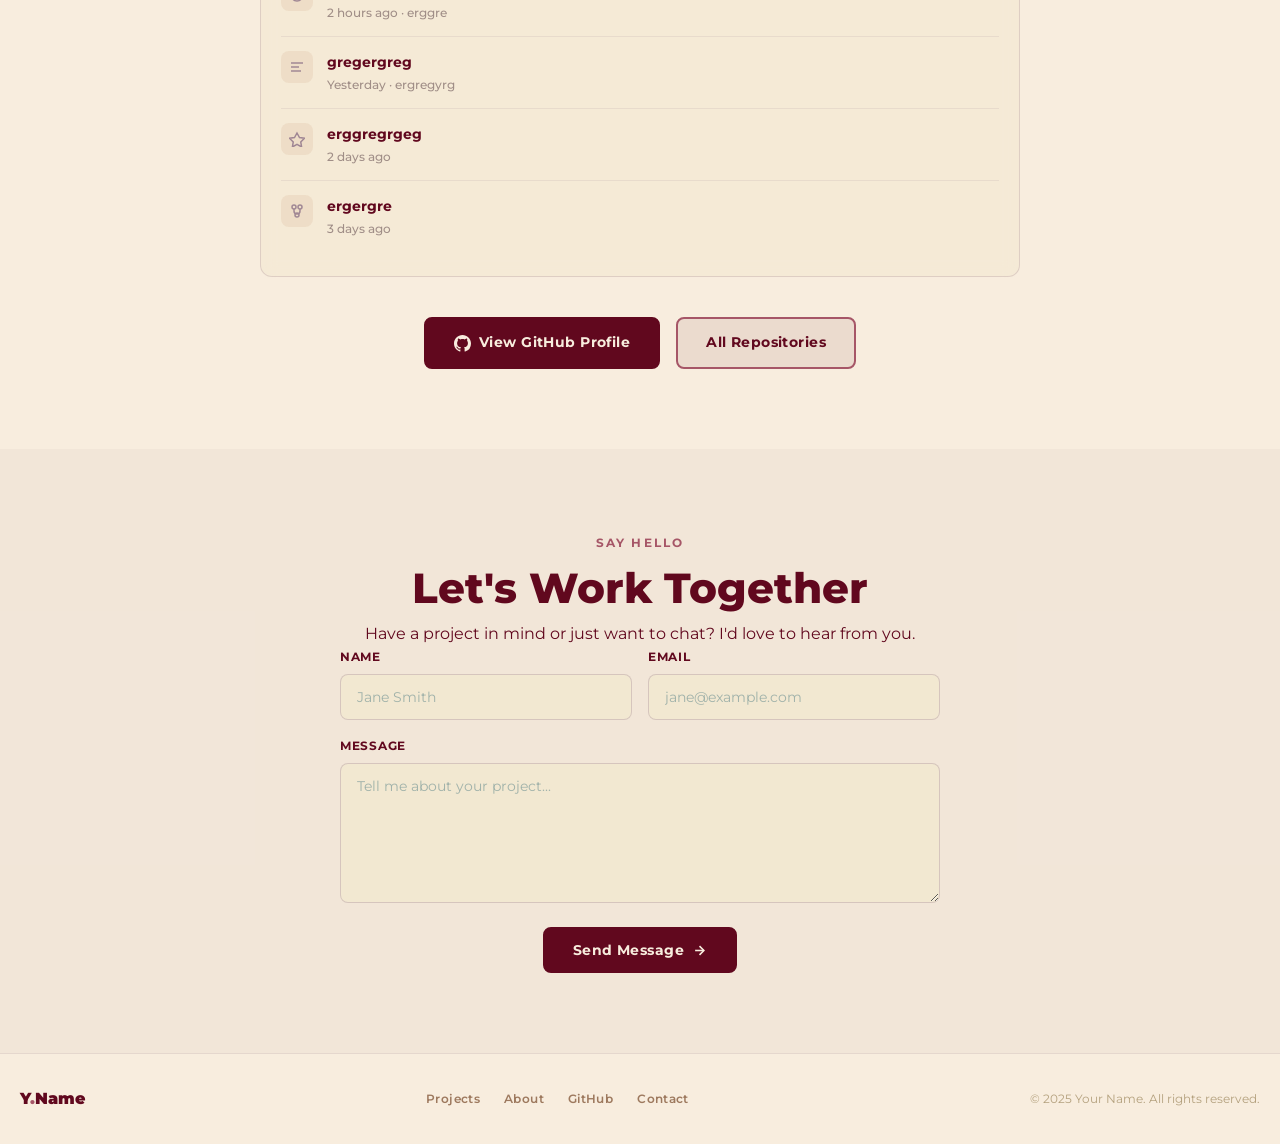
==== commit bf068302: "Add files via upload" ====
--- a/index.html
+++ b/index.html
@@ -3,7 +3,7 @@
 <head>
   <meta charset="UTF-8" />
   <meta name="viewport" content="width=device-width, initial-scale=1.0" />
-  <title>Portfolio — Your Name</title>
+  <title>Benjamin Furrer - Visionary</title>
   <link rel="preconnect" href="https://fonts.googleapis.com" />
   <link rel="preconnect" href="https://fonts.gstatic.com" crossorigin />
   <link href="https://fonts.googleapis.com/css2?family=Montserrat:wght@400;500;600;700;800;900&family=Lora:ital,wght@0,400;0,500;1,400&display=swap" rel="stylesheet" />
@@ -12,10 +12,10 @@
        CSS CUSTOM PROPERTIES
     ───────────────────────────────────────────── */
     :root {
-      --bg:        #F2E8CF;
-      --teal-dark: #084C61;
-      --teal-mid:  #56A3A6;
-      --mauve:     #A08794;
+      --bg:        #f8edde;
+      --teal-dark: #61081e;
+      --teal-mid:  #a65667;
+      --mauve:     #a08e87;
       --radius:    8px;
       --transition: 0.28s cubic-bezier(0.4, 0, 0.2, 1);
       --max-w: 1160px;
@@ -96,7 +96,7 @@
       background: var(--teal-mid);
       border-color: var(--teal-mid);
       transform: translateY(-2px);
-      box-shadow: 0 8px 24px rgba(8,76,97,0.22);
+      box-shadow: 0 8px 24px rgba(136, 89, 89, 0.12);
     }
 
     .btn-outline {
@@ -108,11 +108,11 @@
       background: var(--teal-dark);
       color: var(--bg);
       transform: translateY(-2px);
-      box-shadow: 0 8px 24px rgba(8,76,97,0.18);
+      box-shadow: 0 8px 24px rgba(136, 89, 89, 0.12);
     }
 
     .btn-ghost {
-      background: rgba(86,163,166,0.12);
+      background: rgba(136, 89, 89, 0.12);
       color: var(--teal-dark);
       border-color: var(--teal-mid);
     }
@@ -199,8 +199,8 @@
       position: absolute;
       inset: 0;
       background-image:
-        radial-gradient(circle at 20% 30%, rgba(86,163,166,0.12) 0%, transparent 55%),
-        radial-gradient(circle at 80% 70%, rgba(160,135,148,0.12) 0%, transparent 55%);
+        radial-gradient(circle at 20% 30%, rgba(224, 181, 62, 0.12) 0%, transparent 55%),
+        radial-gradient(circle at 80% 70%, rgba(219, 73, 62, 0.12) 0%, transparent 55%);
       pointer-events: none;
     }
 
@@ -210,7 +210,7 @@
       position: absolute;
       width: 420px; height: 420px;
       border-radius: 50%;
-      border: 1.5px solid rgba(86,163,166,0.18);
+      border: 1.5px solid rgba(121, 99, 99, 0.185);
       top: 50%; left: 50%;
       transform: translate(-50%, -50%);
       pointer-events: none;
@@ -232,8 +232,8 @@
       display: inline-flex;
       align-items: center;
       gap: 0.5rem;
-      background: rgba(86,163,166,0.14);
-      border: 1px solid rgba(86,163,166,0.35);
+      background: rgba(166, 134, 86, 0.116);
+      border: 1px solid rgba(166, 95, 86, 0.35);
       border-radius: 100px;
       padding: 0.35rem 1rem;
       font-size: 0.78rem;
@@ -277,7 +277,7 @@
 
     .hero-desc {
       font-size: clamp(0.92rem, 1.8vw, 1.05rem);
-      color: rgba(8,76,97,0.72);
+      color: rgba(204, 127, 55, 0.72);
       max-width: 540px;
       margin-inline: auto;
       margin-bottom: 2.25rem;
@@ -343,7 +343,7 @@
     }
     .projects-header p {
       font-size: 0.95rem;
-      color: rgba(8,76,97,0.68);
+      color: rgba(204, 127, 55, 0.72);
     }
 
     .projects-grid {
@@ -358,8 +358,8 @@
 
     .project-card {
       border-radius: var(--radius);
-      border: 1.5px solid rgba(160,135,148,0.25);
-      background: rgba(242,232,207,0.6);
+      border: 1.5px solid rgba(77, 74, 72, 0.616);
+      background: rgba(202, 198, 188, 0.315);
       overflow: hidden;
       transition: transform var(--transition), box-shadow var(--transition), border-color var(--transition);
     }
@@ -372,7 +372,7 @@
     .project-thumb {
       position: relative;
       height: 160px;
-      background: linear-gradient(135deg, rgba(86,163,166,0.18), rgba(160,135,148,0.18));
+      background: linear-gradient(135deg, rgba(122, 139, 155, 0.192), rgba(51, 65, 65, 0.062));
       overflow: hidden;
     }
 
@@ -444,7 +444,7 @@
 
     .project-desc {
       font-size: 0.78rem;
-      color: rgba(8,76,97,0.6);
+      color: rgba(146, 91, 40, 0.72);
       line-height: 1.5;
     }
 
@@ -469,7 +469,7 @@
 
     .about-text p {
       font-size: 0.96rem;
-      color: rgba(8,76,97,0.76);
+      color: rgba(158, 98, 41, 0.72);
       margin-bottom: 1rem;
       line-height: 1.75;
     }
@@ -481,8 +481,8 @@
       margin-top: 1.75rem;
     }
     .skill-chip {
-      background: rgba(86,163,166,0.12);
-      border: 1px solid rgba(86,163,166,0.3);
+      background: rgba(166, 134, 86, 0.12);
+      border: 1px solid rgba(166, 134, 86, 0.3);
       border-radius: 100px;
       padding: 0.3rem 0.85rem;
       font-size: 0.78rem;
@@ -544,7 +544,7 @@
       content: '';
       position: absolute;
       width: 100px; height: 100px;
-      border: 2px solid rgba(86,163,166,0.3);
+      border: 2px solid rgba(166, 118, 86, 0.3);
       border-radius: var(--radius);
       bottom: -1.5rem;
       right: -1.5rem;
@@ -607,7 +607,7 @@
       justify-content: space-between;
       padding: 0.9rem 1.25rem;
       border-bottom: 1px solid rgba(160,135,148,0.2);
-      background: rgba(86,163,166,0.07);
+      background: rgba(166, 111, 86, 0.07);
     }
     .activity-dots {
       display: flex;
@@ -647,7 +647,7 @@
       flex-shrink: 0;
       width: 32px; height: 32px;
       border-radius: 8px;
-      background: rgba(86,163,166,0.14);
+      background: rgba(194, 144, 104, 0.14);
       display: flex;
       align-items: center;
       justify-content: center;
@@ -691,7 +691,7 @@
     .contact-inner .section-title { margin-bottom: 0.5rem; }
     .contact-inner > p {
       font-size: 0.94rem;
-      color: rgba(8,76,97,0.65);
+      color: rgba(97, 36, 8, 0.65);
       margin-bottom: 2.5rem;
     }
 
@@ -786,14 +786,14 @@
     .footer-links a {
       font-size: 0.78rem;
       font-weight: 600;
-      color: rgba(8,76,97,0.6);
+      color: rgba(97, 44, 8, 0.6);
       transition: color var(--transition);
     }
     .footer-links a:hover { color: var(--teal-mid); }
 
     .footer-copy {
       font-size: 0.75rem;
-      color: rgba(8,76,97,0.45);
+      color: rgba(97, 69, 8, 0.45);
     }
 
     /* ─────────────────────────────────────────────
@@ -837,16 +837,14 @@
   ═══════════════════════════════ -->
   <section id="home">
     <div class="hero-inner">
-      <div class="hero-badge">Available for work</div>
-      <h1 class="hero-name">Your Name</h1>
-      <p class="hero-role">Full-Stack Developer &amp; Creative Thinker</p>
+      <h1 class="hero-name">Benni Furrer</h1>
+      <p class="hero-role">zukünftiger Forscher, teilzeit Developer, Künstler, Autor &amp; Dichter</p>
       <p class="hero-desc">
-        I craft clean, performant digital experiences — from pixel-perfect UIs
-        to robust back-end systems. Let's build something great together.
+        Ich mache alle Arten von Künsten, kreative Projekte etc.
       </p>
       <div class="hero-actions">
-        <a href="#projects" class="btn btn-primary">View My Work</a>
-        <a href="#contact"  class="btn btn-outline">Get In Touch</a>
+        <a href="#projects" class="btn btn-primary">Meine Projekte</a>
+        <a href="#contact"  class="btn btn-outline">Kontakt</a>
       </div>
     </div>
     <div class="hero-scroll" aria-hidden="true">
@@ -862,9 +860,9 @@
   <section id="projects">
     <div class="container">
       <div class="projects-header reveal">
-        <span class="section-label">Selected Work</span>
-        <h2 class="section-title">Projects That<br>Speak Louder</h2>
-        <p>A curated selection of things I've designed and built.</p>
+        <span class="section-label">ausserwählte Projekte</span>
+        <h2 class="section-title">Verschiedene Projekte<br>In allen Richtungen</h2>
+        <p>Eine Selektion von aussagekräftigen und repräsentativen Werken.</p>
       </div>
 
       <div class="projects-grid">
@@ -878,12 +876,12 @@
                 <rect x="2" y="3" width="20" height="14" rx="2"/><path d="M8 21h8M12 17v4"/>
               </svg>
             </div>
-            <span class="project-tag">Web App</span>
+            <span class="project-tag">Gedichtsband</span>
           </div>
           <div class="project-info">
-            <p class="project-num">01</p>
-            <h3 class="project-title">Project Alpha</h3>
-            <p class="project-desc">A fully responsive dashboard built with React and TypeScript, featuring real-time data updates.</p>
+            <p class="project-num">I</p>
+            <h3 class="project-title">Regeboge</h3>
+            <p class="project-desc">Eine Selektion von selbst geschriebenen Gedichten zum Thema der Selbstfindung.</p>
           </div>
         </article>
 
@@ -895,12 +893,12 @@
                 <path d="M12 2L2 7l10 5 10-5-10-5z"/><path d="M2 17l10 5 10-5"/><path d="M2 12l10 5 10-5"/>
               </svg>
             </div>
-            <span class="project-tag">API</span>
+            <span class="project-tag">Kunstwerk</span>
           </div>
           <div class="project-info">
-            <p class="project-num">02</p>
-            <h3 class="project-title">Data Pipeline</h3>
-            <p class="project-desc">High-throughput ETL pipeline processing millions of records daily using Node.js and PostgreSQL.</p>
+            <p class="project-num">II</p>
+            <h3 class="project-title">Kluft</h3>
+            <p class="project-desc">Meine Maturaarbeit, bei welchem ich die digitale Überwachung angesprochen habe im Rahmen eines Kettengeflechtes.</p>
           </div>
         </article>
 
@@ -912,12 +910,12 @@
                 <circle cx="12" cy="12" r="10"/><path d="M2 12h20M12 2a15.3 15.3 0 0 1 4 10 15.3 15.3 0 0 1-4 10 15.3 15.3 0 0 1-4-10 15.3 15.3 0 0 1 4-10z"/>
               </svg>
             </div>
-            <span class="project-tag">Mobile</span>
+            <span class="project-tag">Satire</span>
           </div>
           <div class="project-info">
-            <p class="project-num">03</p>
-            <h3 class="project-title">Travel Companion</h3>
-            <p class="project-desc">Cross-platform mobile app built with React Native, featuring offline-first architecture.</p>
+            <p class="project-num">III</p>
+            <h3 class="project-title">Die Polisau</h3>
+            <p class="project-desc">Ein Gedicht, für einen Poetry Slam, bei welchem die Polizei auf satiriesche Weise kritisiert wurde.</p>
           </div>
         </article>
 
@@ -929,12 +927,12 @@
                 <path d="M14 2H6a2 2 0 0 0-2 2v16a2 2 0 0 0 2 2h12a2 2 0 0 0 2-2V8z"/><polyline points="14 2 14 8 20 8"/><line x1="16" y1="13" x2="8" y2="13"/><line x1="16" y1="17" x2="8" y2="17"/>
               </svg>
             </div>
-            <span class="project-tag">SaaS</span>
+            <span class="project-tag">Gemälde</span>
           </div>
           <div class="project-info">
-            <p class="project-num">04</p>
-            <h3 class="project-title">Invoice Platform</h3>
-            <p class="project-desc">Multi-tenant invoicing SaaS with automated payment reminders and PDF generation.</p>
+            <p class="project-num">IV</p>
+            <h3 class="project-title">Fallende Engel</h3>
+            <p class="project-desc">Ein Acryl-Öl Gemälde zum Thema des Klimawandels.</p>
           </div>
         </article>
 
@@ -946,12 +944,12 @@
                 <circle cx="11" cy="11" r="8"/><line x1="21" y1="21" x2="16.65" y2="16.65"/>
               </svg>
             </div>
-            <span class="project-tag">AI Tool</span>
+            <span class="project-tag">Kurzgeschichte</span>
           </div>
           <div class="project-info">
-            <p class="project-num">05</p>
-            <h3 class="project-title">Smart Search</h3>
-            <p class="project-desc">Semantic search engine leveraging vector embeddings for intelligent content discovery.</p>
+            <p class="project-num">V</p>
+            <h3 class="project-title">Sie, der Ozean</h3>
+            <p class="project-desc">Kurzgeschichte zum Thema der sozialen Isolation und dem Selbstekel.</p>
           </div>
         </article>
 
@@ -963,12 +961,12 @@
                 <path d="M12 22s8-4 8-10V5l-8-3-8 3v7c0 6 8 10 8 10z"/>
               </svg>
             </div>
-            <span class="project-tag">OSS</span>
+            <span class="project-tag">Programm</span>
           </div>
           <div class="project-info">
-            <p class="project-num">06</p>
-            <h3 class="project-title">Auth Library</h3>
-            <p class="project-desc">Open-source authentication library with zero-dependency JWT support and 2FA built in.</p>
+            <p class="project-num">VI</p>
+            <h3 class="project-title">Dic-Sac-Boe</h3>
+            <p class="project-desc">Dezentralisiertes, Sicheres, Block-Set basiertes Tic-Tac-Toe, programmiert zusammen mit Robotino.</p>
           </div>
         </article>
 
@@ -986,7 +984,7 @@
 
         <!-- Text column -->
         <div class="about-text reveal">
-          <span class="section-label">About Me</span>
+          <span class="section-label">Über mich</span>
           <h2 class="section-title">Turning Ideas Into<br>Real Products</h2>
           <p>
             Hi! I'm a full-stack developer with a passion for building user-centric
@@ -999,14 +997,17 @@
             distributed systems, or experimenting with generative art.
           </p>
           <div class="about-skills" aria-label="Skills">
-            <span class="skill-chip">TypeScript</span>
-            <span class="skill-chip">React</span>
-            <span class="skill-chip">Node.js</span>
-            <span class="skill-chip">PostgreSQL</span>
-            <span class="skill-chip">Docker</span>
-            <span class="skill-chip">AWS</span>
-            <span class="skill-chip">GraphQL</span>
-            <span class="skill-chip">Figma</span>
+            <span class="skill-chip">Blender</span>
+            <span class="skill-chip">Python</span>
+            <span class="skill-chip">Fleet</span>
+            <span class="skill-chip">HTML</span>
+            <span class="skill-chip">Krita</span>
+            <span class="skill-chip">Photoshop</span>
+            <span class="skill-chip">Lightroom</span>
+            <span class="skill-chip">Wasserfarben</span>
+            <span class="skill-chip">Acryl</span>
+            <span class="skill-chip">Ölfarben</span>
+            <span class="skill-chip">Office</span>
           </div>
         </div>
 
@@ -1049,7 +1050,7 @@
       <div class="github-inner">
         <div class="reveal">
           <span class="section-label">Open Source</span>
-          <h2 class="section-title">Latest GitHub<br>Activity</h2>
+          <h2 class="section-title">ausgewählte Github Repos</h2>
         </div>
 
         <div class="github-activity-box reveal reveal-delay-1">
@@ -1059,20 +1060,20 @@
               <span class="dot-y"></span>
               <span class="dot-g"></span>
             </div>
-            <span class="activity-tab-label">yourhandle — Recent Activity</span>
+            <span class="activity-tab-label">firekeeperhestia — Projekte</span>
             <span></span>
           </div>
           <div class="activity-body">
 
             <div class="activity-item">
               <div class="activity-icon">
-                <svg viewBox="0 0 16 16" fill="none" stroke="#56A3A6" stroke-width="1.5">
+                <svg viewBox="0 0 16 16" fill="none" stroke="#A08794" stroke-width="1.5">
                   <circle cx="8" cy="8" r="6"/><path d="M8 5v3l2 2"/>
                 </svg>
               </div>
               <div class="activity-text">
-                <p class="activity-title">Pushed 3 commits to <strong>auth-library</strong></p>
-                <p class="activity-meta">2 hours ago &middot; main branch</p>
+                <p class="activity-title">joiefrokveo <strong>ergregy</strong></p>
+                <p class="activity-meta">2 hours ago &middot; erggre</p>
               </div>
             </div>
 
@@ -1083,32 +1084,32 @@
                 </svg>
               </div>
               <div class="activity-text">
-                <p class="activity-title">Opened PR #42 — <strong>Add OAuth2 support</strong></p>
-                <p class="activity-meta">Yesterday &middot; smart-search</p>
+                <p class="activity-title">gregergreg</p>
+                <p class="activity-meta">Yesterday &middot; ergregyrg</p>
               </div>
             </div>
 
             <div class="activity-item">
               <div class="activity-icon">
-                <svg viewBox="0 0 16 16" fill="none" stroke="#084C61" stroke-width="1.5">
+                <svg viewBox="0 0 16 16" fill="none" stroke="#A08794" stroke-width="1.5">
                   <polygon points="8,2 10.5,6.5 15.5,7.3 11.75,10.9 12.6,16 8,13.4 3.4,16 4.25,10.9 0.5,7.3 5.5,6.5"/>
                 </svg>
               </div>
               <div class="activity-text">
-                <p class="activity-title">Starred <strong>vercel/next.js</strong></p>
+                <p class="activity-title">erggregrgeg</p>
                 <p class="activity-meta">2 days ago</p>
               </div>
             </div>
 
             <div class="activity-item">
               <div class="activity-icon">
-                <svg viewBox="0 0 16 16" fill="none" stroke="#56A3A6" stroke-width="1.5">
+                <svg viewBox="0 0 16 16" fill="none" stroke="#A08794" stroke-width="1.5">
                   <circle cx="5" cy="4" r="2"/><circle cx="11" cy="4" r="2"/><circle cx="8" cy="12" r="2"/>
                   <path d="M5 6v2a3 3 0 0 0 3 3M11 6v2a3 3 0 0 1-3 3"/>
                 </svg>
               </div>
               <div class="activity-text">
-                <p class="activity-title">Forked <strong>t3-oss/create-t3-app</strong></p>
+                <p class="activity-title">ergergre</p>
                 <p class="activity-meta">3 days ago</p>
               </div>
             </div>
@@ -1117,14 +1118,14 @@
         </div>
 
         <div class="github-actions reveal reveal-delay-2">
-          <a href="https://github.com/yourhandle" target="_blank" rel="noopener" class="btn btn-primary">
+          <a href="https://github.com/firekeeperhestia" target="_blank" rel="noopener" class="btn btn-primary">
             <!-- GitHub icon -->
             <svg width="17" height="17" viewBox="0 0 24 24" fill="currentColor">
               <path d="M12 0C5.37 0 0 5.37 0 12c0 5.31 3.435 9.795 8.205 11.385.6.105.825-.255.825-.57 0-.285-.015-1.23-.015-2.235-3.015.555-3.795-.735-4.035-1.41-.135-.345-.72-1.41-1.23-1.695-.42-.225-1.02-.78-.015-.795.945-.015 1.62.87 1.845 1.23 1.08 1.815 2.805 1.305 3.495.99.105-.78.42-1.305.765-1.605-2.67-.3-5.46-1.335-5.46-5.925 0-1.305.465-2.385 1.23-3.225-.12-.3-.54-1.53.12-3.18 0 0 1.005-.315 3.3 1.23.96-.27 1.98-.405 3-.405s2.04.135 3 .405c2.295-1.56 3.3-1.23 3.3-1.23.66 1.65.24 2.88.12 3.18.765.84 1.23 1.905 1.23 3.225 0 4.605-2.805 5.625-5.475 5.925.435.375.81 1.095.81 2.22 0 1.605-.015 2.895-.015 3.3 0 .315.225.69.825.57A12.02 12.02 0 0 0 24 12c0-6.63-5.37-12-12-12z"/>
             </svg>
             View GitHub Profile
           </a>
-          <a href="https://github.com/yourhandle?tab=repositories" target="_blank" rel="noopener" class="btn btn-ghost">All Repositories</a>
+          <a href="https://github.com/firekeeperhestia?tab=repositories" target="_blank" rel="noopener" class="btn btn-ghost">All Repositories</a>
         </div>
 
       </div>
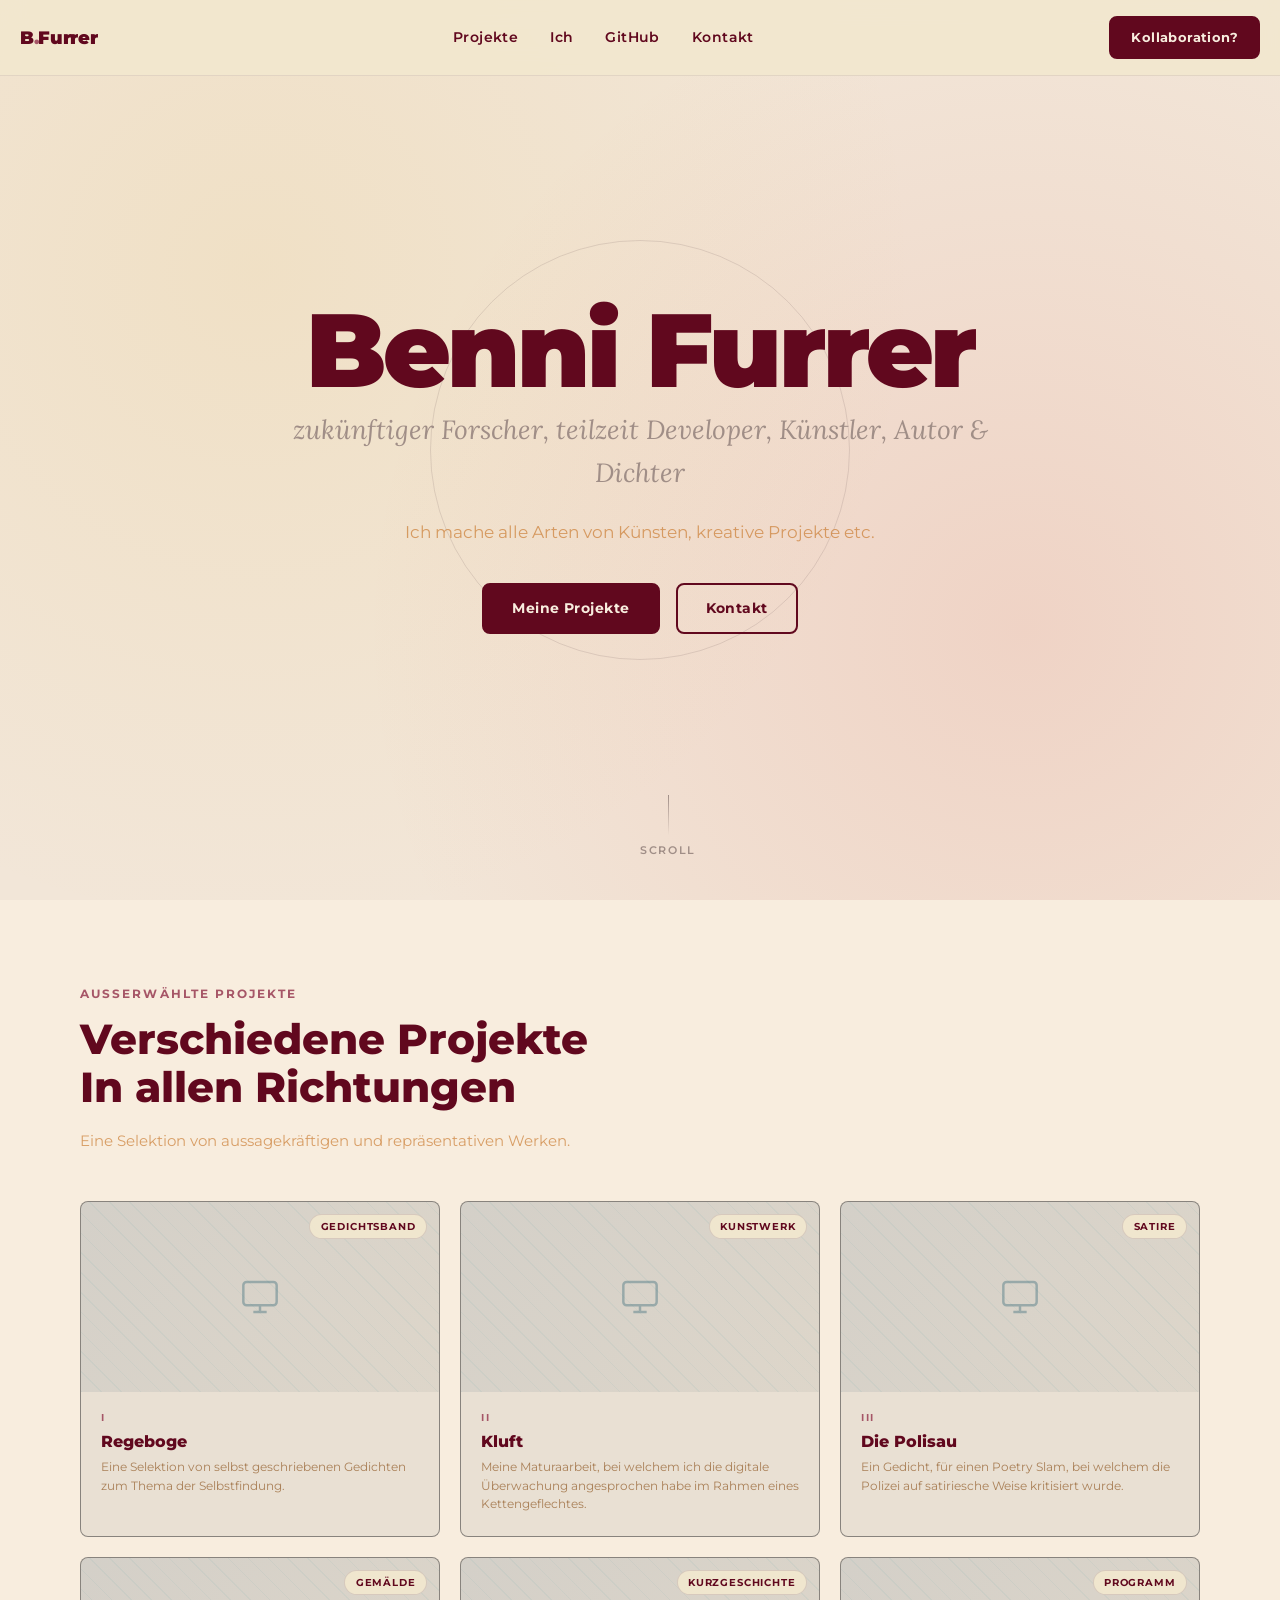
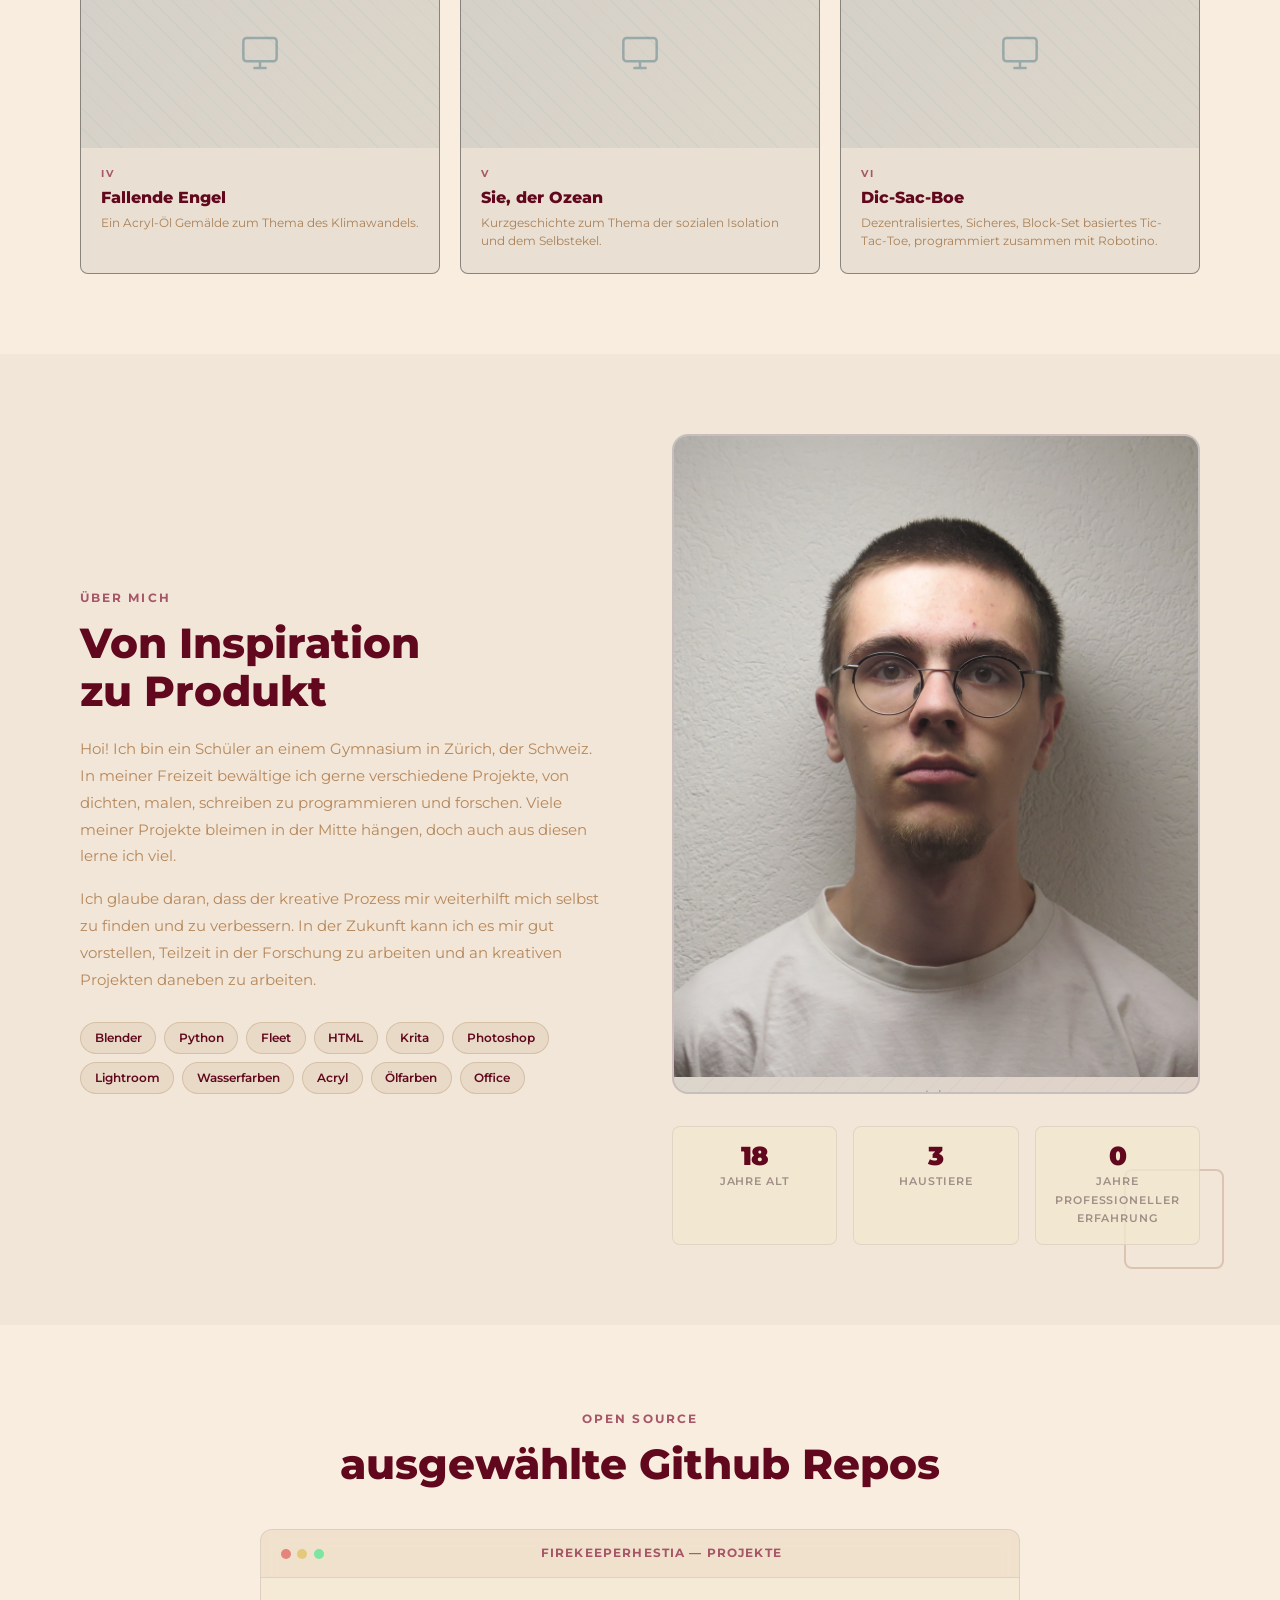
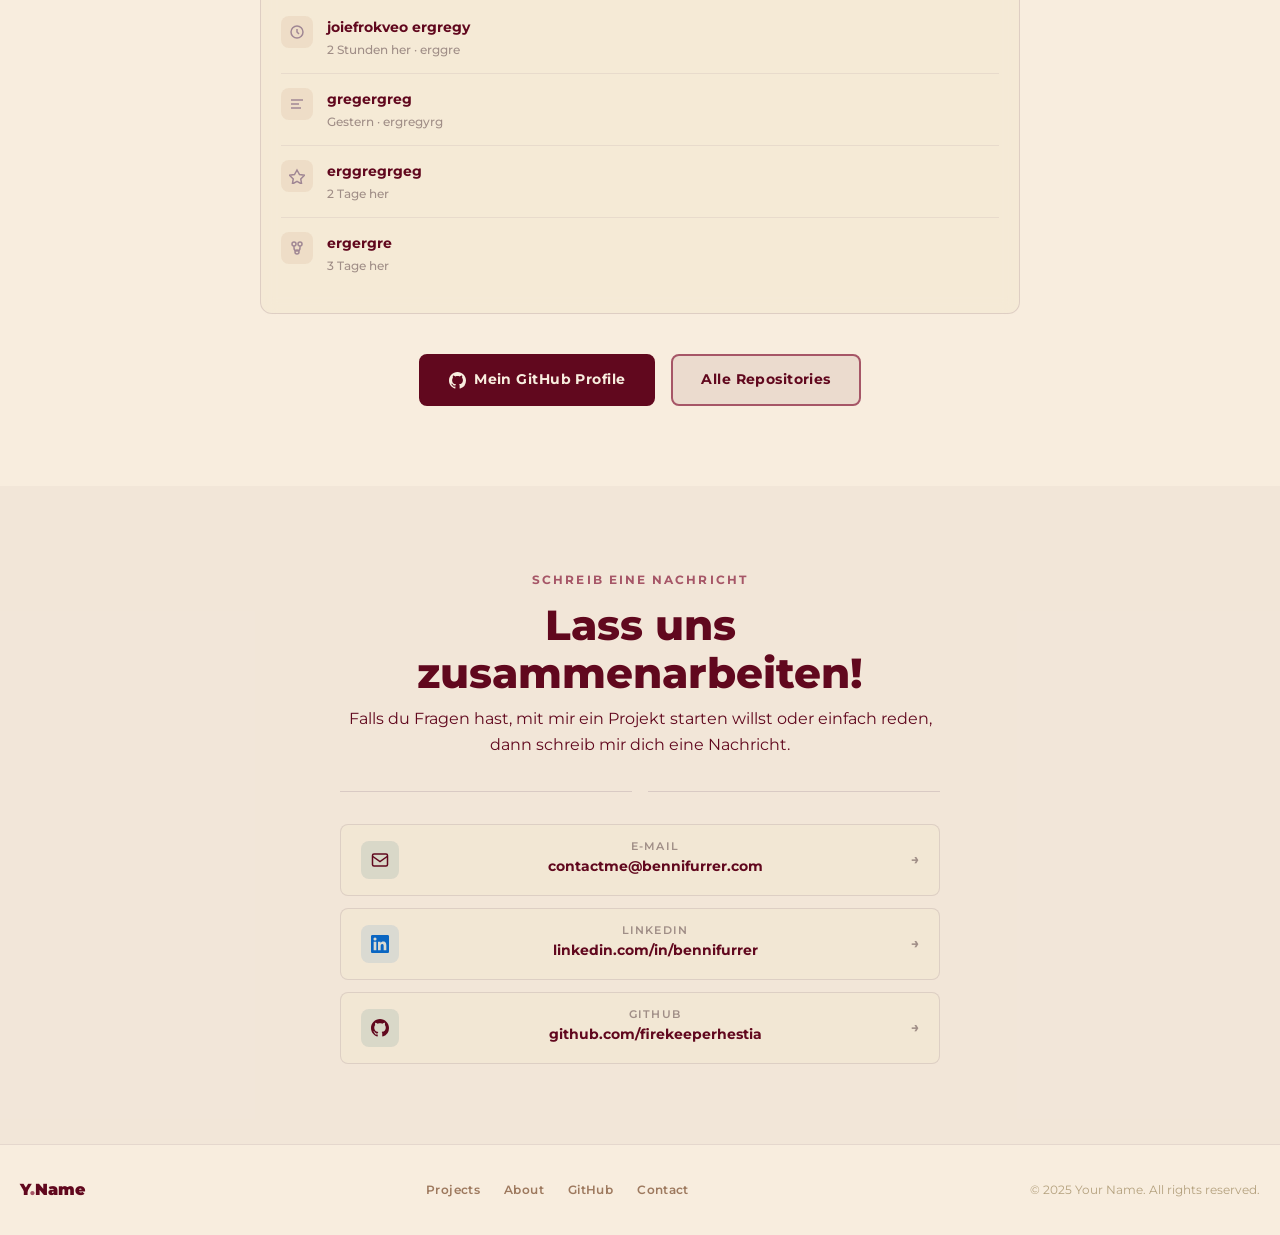
==== commit 999f3698: "Add files via upload" ====
--- a/index.html
+++ b/index.html
@@ -4,816 +4,8 @@
   <meta charset="UTF-8" />
   <meta name="viewport" content="width=device-width, initial-scale=1.0" />
   <title>Benjamin Furrer - Visionary</title>
-  <link rel="preconnect" href="https://fonts.googleapis.com" />
-  <link rel="preconnect" href="https://fonts.gstatic.com" crossorigin />
-  <link href="https://fonts.googleapis.com/css2?family=Montserrat:wght@400;500;600;700;800;900&family=Lora:ital,wght@0,400;0,500;1,400&display=swap" rel="stylesheet" />
-  <style>
-    /* ─────────────────────────────────────────────
-       CSS CUSTOM PROPERTIES
-    ───────────────────────────────────────────── */
-    :root {
-      --bg:        #f8edde;
-      --teal-dark: #61081e;
-      --teal-mid:  #a65667;
-      --mauve:     #a08e87;
-      --radius:    8px;
-      --transition: 0.28s cubic-bezier(0.4, 0, 0.2, 1);
-      --max-w: 1160px;
-      --pad-x: 1.25rem;
-    }
-
-    /* ─────────────────────────────────────────────
-       RESET & BASE
-    ───────────────────────────────────────────── */
-    *, *::before, *::after { box-sizing: border-box; margin: 0; padding: 0; }
-
-    html { scroll-behavior: smooth; }
-
-    body {
-      font-family: 'Montserrat', sans-serif;
-      background: var(--bg);
-      color: var(--teal-dark);
-      line-height: 1.65;
-      overflow-x: hidden;
-    }
-
-    img { display: block; width: 100%; height: 100%; object-fit: cover; }
-
-    a { color: inherit; text-decoration: none; }
-
-    /* ─────────────────────────────────────────────
-       UTILITY
-    ───────────────────────────────────────────── */
-    .container {
-      width: 100%;
-      max-width: var(--max-w);
-      margin-inline: auto;
-      padding-inline: var(--pad-x);
-    }
-
-    .section-label {
-      display: inline-block;
-      font-size: 0.72rem;
-      font-weight: 700;
-      letter-spacing: 0.18em;
-      text-transform: uppercase;
-      color: var(--teal-mid);
-      margin-bottom: 0.75rem;
-    }
-
-    .section-title {
-      font-size: clamp(1.8rem, 4vw, 2.6rem);
-      font-weight: 800;
-      line-height: 1.15;
-      color: var(--teal-dark);
-      margin-bottom: 1rem;
-    }
-
-    /* ─────────────────────────────────────────────
-       BUTTONS
-    ───────────────────────────────────────────── */
-    .btn {
-      display: inline-flex;
-      align-items: center;
-      gap: 0.5rem;
-      padding: 0.75rem 1.75rem;
-      border-radius: var(--radius);
-      font-family: 'Montserrat', sans-serif;
-      font-size: 0.9rem;
-      font-weight: 700;
-      letter-spacing: 0.03em;
-      cursor: pointer;
-      border: 2px solid transparent;
-      transition: all var(--transition);
-    }
-
-    .btn-primary {
-      background: var(--teal-dark);
-      color: var(--bg);
-      border-color: var(--teal-dark);
-    }
-    .btn-primary:hover {
-      background: var(--teal-mid);
-      border-color: var(--teal-mid);
-      transform: translateY(-2px);
-      box-shadow: 0 8px 24px rgba(136, 89, 89, 0.12);
-    }
-
-    .btn-outline {
-      background: transparent;
-      color: var(--teal-dark);
-      border-color: var(--teal-dark);
-    }
-    .btn-outline:hover {
-      background: var(--teal-dark);
-      color: var(--bg);
-      transform: translateY(-2px);
-      box-shadow: 0 8px 24px rgba(136, 89, 89, 0.12);
-    }
-
-    .btn-ghost {
-      background: rgba(136, 89, 89, 0.12);
-      color: var(--teal-dark);
-      border-color: var(--teal-mid);
-    }
-    .btn-ghost:hover {
-      background: var(--teal-mid);
-      color: #fff;
-      border-color: var(--teal-mid);
-      transform: translateY(-2px);
-    }
-
-    /* ─────────────────────────────────────────────
-       NAV
-    ───────────────────────────────────────────── */
-    header {
-      position: fixed;
-      top: 0; left: 0; right: 0;
-      z-index: 100;
-      padding: 1rem var(--pad-x);
-      display: flex;
-      align-items: center;
-      justify-content: space-between;
-      background: rgba(242,232,207,0.88);
-      backdrop-filter: blur(12px);
-      -webkit-backdrop-filter: blur(12px);
-      border-bottom: 1px solid rgba(160,135,148,0.2);
-    }
-
-    .nav-logo {
-      font-size: 1.1rem;
-      font-weight: 900;
-      letter-spacing: -0.02em;
-      color: var(--teal-dark);
-    }
-    .nav-logo span { color: var(--teal-mid); }
-
-    nav {
-      display: none;
-      gap: 2rem;
-    }
-    nav a {
-      font-size: 0.85rem;
-      font-weight: 600;
-      color: var(--teal-dark);
-      letter-spacing: 0.03em;
-      position: relative;
-      transition: color var(--transition);
-    }
-    nav a::after {
-      content: '';
-      position: absolute;
-      bottom: -3px; left: 0;
-      width: 0; height: 2px;
-      background: var(--teal-mid);
-      border-radius: 2px;
-      transition: width var(--transition);
-    }
-    nav a:hover { color: var(--teal-mid); }
-    nav a:hover::after { width: 100%; }
-
-    .nav-cta { display: none; }
-
-    @media (min-width: 768px) {
-      nav { display: flex; }
-      .nav-cta { display: inline-flex; }
-    }
-
-    /* ─────────────────────────────────────────────
-       1. HERO
-    ───────────────────────────────────────────── */
-    #home {
-      min-height: 100svh;
-      display: flex;
-      align-items: center;
-      justify-content: center;
-      text-align: center;
-      padding: 7rem var(--pad-x) 5rem;
-      position: relative;
-      overflow: hidden;
-    }
-
-    /* Subtle background grain / pattern */
-    #home::before {
-      content: '';
-      position: absolute;
-      inset: 0;
-      background-image:
-        radial-gradient(circle at 20% 30%, rgba(224, 181, 62, 0.12) 0%, transparent 55%),
-        radial-gradient(circle at 80% 70%, rgba(219, 73, 62, 0.12) 0%, transparent 55%);
-      pointer-events: none;
-    }
-
-    /* Floating accent shapes */
-    #home::after {
-      content: '';
-      position: absolute;
-      width: 420px; height: 420px;
-      border-radius: 50%;
-      border: 1.5px solid rgba(121, 99, 99, 0.185);
-      top: 50%; left: 50%;
-      transform: translate(-50%, -50%);
-      pointer-events: none;
-      animation: pulse-ring 6s ease-in-out infinite;
-    }
-
-    @keyframes pulse-ring {
-      0%, 100% { transform: translate(-50%,-50%) scale(1); opacity: 0.6; }
-      50%       { transform: translate(-50%,-50%) scale(1.08); opacity: 1; }
-    }
-
-    .hero-inner {
-      position: relative;
-      z-index: 1;
-      max-width: 780px;
-    }
-
-    .hero-badge {
-      display: inline-flex;
-      align-items: center;
-      gap: 0.5rem;
-      background: rgba(166, 134, 86, 0.116);
-      border: 1px solid rgba(166, 95, 86, 0.35);
-      border-radius: 100px;
-      padding: 0.35rem 1rem;
-      font-size: 0.78rem;
-      font-weight: 700;
-      letter-spacing: 0.12em;
-      text-transform: uppercase;
-      color: var(--teal-mid);
-      margin-bottom: 1.75rem;
-      animation: fade-up 0.6s ease both;
-    }
-    .hero-badge::before {
-      content: '';
-      width: 7px; height: 7px;
-      border-radius: 50%;
-      background: var(--teal-mid);
-      animation: blink 2s ease infinite;
-    }
-    @keyframes blink {
-      0%,100% { opacity: 1; } 50% { opacity: 0.3; }
-    }
-
-    .hero-name {
-      font-size: clamp(3rem, 9vw, 6.5rem);
-      font-weight: 900;
-      letter-spacing: -0.03em;
-      line-height: 1.0;
-      color: var(--teal-dark);
-      margin-bottom: 0.4rem;
-      animation: fade-up 0.6s 0.1s ease both;
-    }
-
-    .hero-role {
-      font-family: 'Lora', serif;
-      font-size: clamp(1.1rem, 3vw, 1.65rem);
-      font-style: italic;
-      font-weight: 400;
-      color: var(--mauve);
-      margin-bottom: 1.5rem;
-      animation: fade-up 0.6s 0.2s ease both;
-    }
-
-    .hero-desc {
-      font-size: clamp(0.92rem, 1.8vw, 1.05rem);
-      color: rgba(204, 127, 55, 0.72);
-      max-width: 540px;
-      margin-inline: auto;
-      margin-bottom: 2.25rem;
-      animation: fade-up 0.6s 0.3s ease both;
-    }
-
-    .hero-actions {
-      display: flex;
-      gap: 1rem;
-      justify-content: center;
-      flex-wrap: wrap;
-      animation: fade-up 0.6s 0.4s ease both;
-    }
-
-    .hero-scroll {
-      position: absolute;
-      bottom: 2.5rem;
-      left: 50%;
-      transform: translateX(-50%);
-      display: flex;
-      flex-direction: column;
-      align-items: center;
-      gap: 0.4rem;
-      font-size: 0.7rem;
-      font-weight: 600;
-      letter-spacing: 0.15em;
-      text-transform: uppercase;
-      color: var(--mauve);
-      z-index: 1;
-      animation: fade-up 0.8s 0.8s ease both;
-    }
-    .scroll-line {
-      width: 1px;
-      height: 40px;
-      background: linear-gradient(to bottom, var(--mauve), transparent);
-      animation: scroll-bounce 2s ease-in-out infinite;
-    }
-    @keyframes scroll-bounce {
-      0%,100% { transform: scaleY(1); transform-origin: top; }
-      50%      { transform: scaleY(0.5); transform-origin: top; }
-    }
-
-    @keyframes fade-up {
-      from { opacity: 0; transform: translateY(22px); }
-      to   { opacity: 1; transform: translateY(0); }
-    }
-
-    /* ─────────────────────────────────────────────
-       SECTION SPACING
-    ───────────────────────────────────────────── */
-    section { padding: 5rem var(--pad-x); }
-    section:nth-child(even) { background: rgba(160,135,148,0.07); }
-
-    /* ─────────────────────────────────────────────
-       2. PROJECTS
-    ───────────────────────────────────────────── */
-    #projects { padding-inline: 0; }
-    #projects .container { padding-inline: var(--pad-x); }
-
-    .projects-header {
-      max-width: 520px;
-      margin-bottom: 3rem;
-    }
-    .projects-header p {
-      font-size: 0.95rem;
-      color: rgba(204, 127, 55, 0.72);
-    }
-
-    .projects-grid {
-      display: grid;
-      grid-template-columns: repeat(2, 1fr);
-      gap: 1.25rem;
-    }
-
-    @media (min-width: 960px) {
-      .projects-grid { grid-template-columns: repeat(3, 1fr); }
-    }
-
-    .project-card {
-      border-radius: var(--radius);
-      border: 1.5px solid rgba(77, 74, 72, 0.616);
-      background: rgba(202, 198, 188, 0.315);
-      overflow: hidden;
-      transition: transform var(--transition), box-shadow var(--transition), border-color var(--transition);
-    }
-    .project-card:hover {
-      transform: translateY(-6px);
-      box-shadow: 0 16px 48px rgba(8,76,97,0.14);
-      border-color: var(--teal-mid);
-    }
-
-    .project-thumb {
-      position: relative;
-      height: 160px;
-      background: linear-gradient(135deg, rgba(122, 139, 155, 0.192), rgba(51, 65, 65, 0.062));
-      overflow: hidden;
-    }
-
-    @media (min-width: 640px) {
-      .project-thumb { height: 190px; }
-    }
-
-    /* Placeholder pattern inside thumb */
-    .project-thumb::before {
-      content: '';
-      position: absolute;
-      inset: 0;
-      background-image:
-        repeating-linear-gradient(
-          45deg,
-          rgba(86,163,166,0.08) 0px,
-          rgba(86,163,166,0.08) 1px,
-          transparent 1px,
-          transparent 14px
-        );
-    }
-
-    .project-thumb-icon {
-      position: absolute;
-      inset: 0;
-      display: flex;
-      align-items: center;
-      justify-content: center;
-    }
-    .project-thumb-icon svg {
-      width: 40px; height: 40px;
-      opacity: 0.3;
-    }
-
-    .project-tag {
-      position: absolute;
-      top: 0.75rem; right: 0.75rem;
-      background: rgba(242,232,207,0.9);
-      border: 1px solid rgba(160,135,148,0.3);
-      border-radius: 100px;
-      padding: 0.2rem 0.65rem;
-      font-size: 0.65rem;
-      font-weight: 700;
-      letter-spacing: 0.08em;
-      text-transform: uppercase;
-      color: var(--teal-dark);
-    }
-
-    .project-info {
-      padding: 1.1rem 1.25rem 1.35rem;
-    }
-
-    .project-num {
-      font-size: 0.65rem;
-      font-weight: 700;
-      letter-spacing: 0.16em;
-      color: var(--teal-mid);
-      margin-bottom: 0.35rem;
-      text-transform: uppercase;
-    }
-
-    .project-title {
-      font-size: 0.97rem;
-      font-weight: 800;
-      line-height: 1.25;
-      color: var(--teal-dark);
-      margin-bottom: 0.4rem;
-    }
-
-    .project-desc {
-      font-size: 0.78rem;
-      color: rgba(146, 91, 40, 0.72);
-      line-height: 1.5;
-    }
-
-    /* ─────────────────────────────────────────────
-       3. ABOUT
-    ───────────────────────────────────────────── */
-    #about .about-grid {
-      display: grid;
-      grid-template-columns: 1fr;
-      gap: 3rem;
-      align-items: center;
-    }
-
-    @media (min-width: 768px) {
-      #about .about-grid {
-        grid-template-columns: 1fr 1fr;
-        gap: 4rem;
-      }
-    }
-
-    .about-text .section-title { margin-bottom: 1.25rem; }
-
-    .about-text p {
-      font-size: 0.96rem;
-      color: rgba(158, 98, 41, 0.72);
-      margin-bottom: 1rem;
-      line-height: 1.75;
-    }
-
-    .about-skills {
-      display: flex;
-      flex-wrap: wrap;
-      gap: 0.5rem;
-      margin-top: 1.75rem;
-    }
-    .skill-chip {
-      background: rgba(166, 134, 86, 0.12);
-      border: 1px solid rgba(166, 134, 86, 0.3);
-      border-radius: 100px;
-      padding: 0.3rem 0.85rem;
-      font-size: 0.78rem;
-      font-weight: 600;
-      color: var(--teal-dark);
-      transition: all var(--transition);
-    }
-    .skill-chip:hover {
-      background: var(--teal-mid);
-      color: #fff;
-      border-color: var(--teal-mid);
-    }
-
-    .about-photo-wrap {
-      position: relative;
-    }
-
-    .about-photo {
-      aspect-ratio: 4 / 5;
-      border-radius: calc(var(--radius) * 2);
-      background: linear-gradient(145deg, rgba(86,163,166,0.2), rgba(160,135,148,0.2));
-      border: 2px solid rgba(160,135,148,0.3);
-      overflow: hidden;
-      position: relative;
-    }
-    .about-photo::before {
-      content: '';
-      position: absolute;
-      inset: 0;
-      background-image:
-        repeating-linear-gradient(
-          -45deg,
-          rgba(160,135,148,0.07) 0px,
-          rgba(160,135,148,0.07) 1px,
-          transparent 1px,
-          transparent 16px
-        );
-    }
-    .about-photo-placeholder {
-      position: absolute;
-      inset: 0;
-      display: flex;
-      flex-direction: column;
-      align-items: center;
-      justify-content: center;
-      gap: 0.5rem;
-      color: rgba(8,76,97,0.3);
-      font-size: 0.78rem;
-      font-weight: 600;
-      letter-spacing: 0.06em;
-    }
-    .about-photo-placeholder svg {
-      width: 48px; height: 48px;
-      opacity: 0.35;
-    }
-
-    /* Decorative floating box */
-    .about-photo-wrap::after {
-      content: '';
-      position: absolute;
-      width: 100px; height: 100px;
-      border: 2px solid rgba(166, 118, 86, 0.3);
-      border-radius: var(--radius);
-      bottom: -1.5rem;
-      right: -1.5rem;
-      z-index: -1;
-    }
-
-    .about-stats {
-      display: grid;
-      grid-template-columns: repeat(3, 1fr);
-      gap: 1rem;
-      margin-top: 2rem;
-    }
-    .stat {
-      text-align: center;
-      padding: 1rem;
-      border-radius: var(--radius);
-      background: rgba(242,232,207,0.8);
-      border: 1.5px solid rgba(160,135,148,0.2);
-    }
-    .stat-num {
-      font-size: 1.65rem;
-      font-weight: 900;
-      color: var(--teal-dark);
-      letter-spacing: -0.03em;
-      line-height: 1;
-    }
-    .stat-label {
-      font-size: 0.7rem;
-      font-weight: 600;
-      color: var(--mauve);
-      margin-top: 0.2rem;
-      text-transform: uppercase;
-      letter-spacing: 0.08em;
-    }
-
-    /* ─────────────────────────────────────────────
-       4. GITHUB
-    ───────────────────────────────────────────── */
-    #github {
-      text-align: center;
-    }
-
-    .github-inner {
-      max-width: 760px;
-      margin-inline: auto;
-    }
-
-    .github-activity-box {
-      margin: 2.5rem 0;
-      border-radius: calc(var(--radius) * 1.5);
-      border: 1.5px solid rgba(160,135,148,0.28);
-      background: rgba(242,232,207,0.55);
-      backdrop-filter: blur(8px);
-      overflow: hidden;
-    }
-
-    .activity-topbar {
-      display: flex;
-      align-items: center;
-      justify-content: space-between;
-      padding: 0.9rem 1.25rem;
-      border-bottom: 1px solid rgba(160,135,148,0.2);
-      background: rgba(166, 111, 86, 0.07);
-    }
-    .activity-dots {
-      display: flex;
-      gap: 0.4rem;
-    }
-    .activity-dots span {
-      width: 10px; height: 10px;
-      border-radius: 50%;
-    }
-    .dot-r { background: #E5847B; }
-    .dot-y { background: #E5C87B; }
-    .dot-g { background: #7BE5A1; }
-
-    .activity-tab-label {
-      font-size: 0.72rem;
-      font-weight: 700;
-      letter-spacing: 0.1em;
-      text-transform: uppercase;
-      color: var(--teal-mid);
-    }
-
-    .activity-body {
-      padding: 1.5rem 1.25rem;
-    }
-
-    .activity-item {
-      display: flex;
-      align-items: flex-start;
-      gap: 0.85rem;
-      padding: 0.85rem 0;
-      border-bottom: 1px solid rgba(160,135,148,0.15);
-      text-align: left;
-    }
-    .activity-item:last-child { border-bottom: none; }
-
-    .activity-icon {
-      flex-shrink: 0;
-      width: 32px; height: 32px;
-      border-radius: 8px;
-      background: rgba(194, 144, 104, 0.14);
-      display: flex;
-      align-items: center;
-      justify-content: center;
-    }
-    .activity-icon svg { width: 16px; height: 16px; }
-
-    .activity-text { flex: 1; }
-    .activity-title {
-      font-size: 0.85rem;
-      font-weight: 700;
-      color: var(--teal-dark);
-      margin-bottom: 0.15rem;
-    }
-    .activity-meta {
-      font-size: 0.72rem;
-      color: var(--mauve);
-      font-weight: 500;
-    }
-
-    .activity-placeholder-row {
-      height: 10px;
-      border-radius: 100px;
-      background: rgba(160,135,148,0.18);
-      margin-bottom: 0.5rem;
-    }
-    .activity-placeholder-row:last-child { width: 60%; }
-
-    .github-actions {
-      display: flex;
-      gap: 1rem;
-      justify-content: center;
-      flex-wrap: wrap;
-    }
-
-    /* ─────────────────────────────────────────────
-       5. CONTACT
-    ───────────────────────────────────────────── */
-    #contact { text-align: center; }
-
-    .contact-inner { max-width: 600px; margin-inline: auto; }
-    .contact-inner .section-title { margin-bottom: 0.5rem; }
-    .contact-inner > p {
-      font-size: 0.94rem;
-      color: rgba(97, 36, 8, 0.65);
-      margin-bottom: 2.5rem;
-    }
-
-    .contact-form {
-      display: flex;
-      flex-direction: column;
-      gap: 1rem;
-      text-align: left;
-    }
-
-    .form-row {
-      display: grid;
-      grid-template-columns: 1fr;
-      gap: 1rem;
-    }
-    @media (min-width: 560px) {
-      .form-row { grid-template-columns: 1fr 1fr; }
-    }
-
-    .form-group { display: flex; flex-direction: column; gap: 0.4rem; }
-
-    .form-group label {
-      font-size: 0.78rem;
-      font-weight: 700;
-      letter-spacing: 0.06em;
-      text-transform: uppercase;
-      color: var(--teal-dark);
-    }
-
-    .form-group input,
-    .form-group textarea {
-      padding: 0.8rem 1rem;
-      border-radius: var(--radius);
-      border: 1.5px solid rgba(160,135,148,0.35);
-      background: rgba(242,232,207,0.7);
-      font-family: 'Montserrat', sans-serif;
-      font-size: 0.9rem;
-      color: var(--teal-dark);
-      transition: border-color var(--transition), box-shadow var(--transition);
-      outline: none;
-      resize: vertical;
-    }
-    .form-group input::placeholder,
-    .form-group textarea::placeholder {
-      color: rgba(8,76,97,0.35);
-    }
-    .form-group input:focus,
-    .form-group textarea:focus {
-      border-color: var(--teal-mid);
-      box-shadow: 0 0 0 3px rgba(86,163,166,0.15);
-    }
-
-    .form-group textarea { min-height: 140px; }
-
-    .form-submit {
-      align-self: center;
-      margin-top: 0.5rem;
-    }
-
-    /* ─────────────────────────────────────────────
-       FOOTER
-    ───────────────────────────────────────────── */
-    footer {
-      border-top: 1px solid rgba(160,135,148,0.22);
-      padding: 2rem var(--pad-x);
-      display: flex;
-      flex-direction: column;
-      align-items: center;
-      gap: 1rem;
-      text-align: center;
-    }
-
-    @media (min-width: 640px) {
-      footer {
-        flex-direction: row;
-        justify-content: space-between;
-        text-align: left;
-      }
-    }
-
-    .footer-logo {
-      font-size: 1rem;
-      font-weight: 900;
-      color: var(--teal-dark);
-    }
-    .footer-logo span { color: var(--teal-mid); }
-
-    .footer-links {
-      display: flex;
-      gap: 1.5rem;
-    }
-    .footer-links a {
-      font-size: 0.78rem;
-      font-weight: 600;
-      color: rgba(97, 44, 8, 0.6);
-      transition: color var(--transition);
-    }
-    .footer-links a:hover { color: var(--teal-mid); }
-
-    .footer-copy {
-      font-size: 0.75rem;
-      color: rgba(97, 69, 8, 0.45);
-    }
-
-    /* ─────────────────────────────────────────────
-       SCROLL REVEAL (JS-powered)
-    ───────────────────────────────────────────── */
-    .reveal {
-      opacity: 0;
-      transform: translateY(28px);
-      transition: opacity 0.6s ease, transform 0.6s ease;
-    }
-    .reveal.visible {
-      opacity: 1;
-      transform: translateY(0);
-    }
-    .reveal-delay-1 { transition-delay: 0.1s; }
-    .reveal-delay-2 { transition-delay: 0.2s; }
-    .reveal-delay-3 { transition-delay: 0.3s; }
-    .reveal-delay-4 { transition-delay: 0.4s; }
-
-  </style>
+  <link rel="stylesheet" href="fonts.css" />
+  <link rel="stylesheet" href="styles.css" />
 </head>
 <body>
 
@@ -821,14 +13,14 @@
        HEADER / NAV
   ═══════════════════════════════ -->
   <header>
-    <a href="#home" class="nav-logo">Y<span>.</span>Name</a>
+    <a href="#home" class="nav-logo">B<span>.</span>Furrer</a>
     <nav aria-label="Primary navigation">
-      <a href="#projects">Projects</a>
-      <a href="#about">About</a>
+      <a href="#projects">Projekte</a>
+      <a href="#about">Ich</a>
       <a href="#github">GitHub</a>
-      <a href="#contact">Contact</a>
+      <a href="#contact">Kontakt</a>
     </nav>
-    <a href="#contact" class="btn btn-primary nav-cta" style="padding:0.55rem 1.25rem; font-size:0.82rem;">Hire Me</a>
+    <a href="#contact" class="btn btn-primary nav-cta" style="padding:0.55rem 1.25rem; font-size:0.82rem;">Kollaboration?</a>
   </header>
 
 
@@ -868,7 +60,7 @@
       <div class="projects-grid">
 
         <!-- Card 1 -->
-        <article class="project-card reveal">
+        <a href="project-1.html" class="project-card reveal">
           <div class="project-thumb">
             <div class="project-thumb-icon">
               <!-- Monitor icon -->
@@ -883,14 +75,15 @@
             <h3 class="project-title">Regeboge</h3>
             <p class="project-desc">Eine Selektion von selbst geschriebenen Gedichten zum Thema der Selbstfindung.</p>
           </div>
-        </article>
+        </a>
 
         <!-- Card 2 -->
-        <article class="project-card reveal reveal-delay-1">
-          <div class="project-thumb" style="background: linear-gradient(135deg, rgba(160,135,148,0.2), rgba(86,163,166,0.12));">
-            <div class="project-thumb-icon">
-              <svg viewBox="0 0 24 24" fill="none" stroke="currentColor" stroke-width="1.5" color="#084C61">
-                <path d="M12 2L2 7l10 5 10-5-10-5z"/><path d="M2 17l10 5 10-5"/><path d="M2 12l10 5 10-5"/>
+        <a href="project-2.html" class="project-card reveal">
+          <div class="project-thumb">
+            <div class="project-thumb-icon">
+              <!-- Monitor icon -->
+              <svg viewBox="0 0 24 24" fill="none" stroke="currentColor" stroke-width="1.5" color="#084C61">
+                <rect x="2" y="3" width="20" height="14" rx="2"/><path d="M8 21h8M12 17v4"/>
               </svg>
             </div>
             <span class="project-tag">Kunstwerk</span>
@@ -900,14 +93,15 @@
             <h3 class="project-title">Kluft</h3>
             <p class="project-desc">Meine Maturaarbeit, bei welchem ich die digitale Überwachung angesprochen habe im Rahmen eines Kettengeflechtes.</p>
           </div>
-        </article>
+        </a>
 
         <!-- Card 3 -->
-        <article class="project-card reveal reveal-delay-2">
-          <div class="project-thumb" style="background: linear-gradient(135deg, rgba(8,76,97,0.1), rgba(86,163,166,0.2));">
-            <div class="project-thumb-icon">
-              <svg viewBox="0 0 24 24" fill="none" stroke="currentColor" stroke-width="1.5" color="#084C61">
-                <circle cx="12" cy="12" r="10"/><path d="M2 12h20M12 2a15.3 15.3 0 0 1 4 10 15.3 15.3 0 0 1-4 10 15.3 15.3 0 0 1-4-10 15.3 15.3 0 0 1 4-10z"/>
+        <a href="project-3.html" class="project-card reveal">
+          <div class="project-thumb">
+            <div class="project-thumb-icon">
+              <!-- Monitor icon -->
+              <svg viewBox="0 0 24 24" fill="none" stroke="currentColor" stroke-width="1.5" color="#084C61">
+                <rect x="2" y="3" width="20" height="14" rx="2"/><path d="M8 21h8M12 17v4"/>
               </svg>
             </div>
             <span class="project-tag">Satire</span>
@@ -917,14 +111,15 @@
             <h3 class="project-title">Die Polisau</h3>
             <p class="project-desc">Ein Gedicht, für einen Poetry Slam, bei welchem die Polizei auf satiriesche Weise kritisiert wurde.</p>
           </div>
-        </article>
+        </a>
 
         <!-- Card 4 -->
-        <article class="project-card reveal reveal-delay-1">
-          <div class="project-thumb" style="background: linear-gradient(135deg, rgba(160,135,148,0.15), rgba(8,76,97,0.1));">
-            <div class="project-thumb-icon">
-              <svg viewBox="0 0 24 24" fill="none" stroke="currentColor" stroke-width="1.5" color="#084C61">
-                <path d="M14 2H6a2 2 0 0 0-2 2v16a2 2 0 0 0 2 2h12a2 2 0 0 0 2-2V8z"/><polyline points="14 2 14 8 20 8"/><line x1="16" y1="13" x2="8" y2="13"/><line x1="16" y1="17" x2="8" y2="17"/>
+        <a href="project-4.html" class="project-card reveal">
+          <div class="project-thumb">
+            <div class="project-thumb-icon">
+              <!-- Monitor icon -->
+              <svg viewBox="0 0 24 24" fill="none" stroke="currentColor" stroke-width="1.5" color="#084C61">
+                <rect x="2" y="3" width="20" height="14" rx="2"/><path d="M8 21h8M12 17v4"/>
               </svg>
             </div>
             <span class="project-tag">Gemälde</span>
@@ -934,14 +129,15 @@
             <h3 class="project-title">Fallende Engel</h3>
             <p class="project-desc">Ein Acryl-Öl Gemälde zum Thema des Klimawandels.</p>
           </div>
-        </article>
+        </a>
 
         <!-- Card 5 -->
-        <article class="project-card reveal reveal-delay-2">
-          <div class="project-thumb" style="background: linear-gradient(135deg, rgba(86,163,166,0.15), rgba(160,135,148,0.15));">
-            <div class="project-thumb-icon">
-              <svg viewBox="0 0 24 24" fill="none" stroke="currentColor" stroke-width="1.5" color="#084C61">
-                <circle cx="11" cy="11" r="8"/><line x1="21" y1="21" x2="16.65" y2="16.65"/>
+        <a href="project-5.html" class="project-card reveal">
+          <div class="project-thumb">
+            <div class="project-thumb-icon">
+              <!-- Monitor icon -->
+              <svg viewBox="0 0 24 24" fill="none" stroke="currentColor" stroke-width="1.5" color="#084C61">
+                <rect x="2" y="3" width="20" height="14" rx="2"/><path d="M8 21h8M12 17v4"/>
               </svg>
             </div>
             <span class="project-tag">Kurzgeschichte</span>
@@ -951,14 +147,15 @@
             <h3 class="project-title">Sie, der Ozean</h3>
             <p class="project-desc">Kurzgeschichte zum Thema der sozialen Isolation und dem Selbstekel.</p>
           </div>
-        </article>
+        </a>
 
         <!-- Card 6 -->
-        <article class="project-card reveal reveal-delay-3">
-          <div class="project-thumb" style="background: linear-gradient(135deg, rgba(8,76,97,0.12), rgba(160,135,148,0.18));">
-            <div class="project-thumb-icon">
-              <svg viewBox="0 0 24 24" fill="none" stroke="currentColor" stroke-width="1.5" color="#084C61">
-                <path d="M12 22s8-4 8-10V5l-8-3-8 3v7c0 6 8 10 8 10z"/>
+        <a href="project-6.html" class="project-card reveal">
+          <div class="project-thumb">
+            <div class="project-thumb-icon">
+              <!-- Monitor icon -->
+              <svg viewBox="0 0 24 24" fill="none" stroke="currentColor" stroke-width="1.5" color="#084C61">
+                <rect x="2" y="3" width="20" height="14" rx="2"/><path d="M8 21h8M12 17v4"/>
               </svg>
             </div>
             <span class="project-tag">Programm</span>
@@ -968,7 +165,7 @@
             <h3 class="project-title">Dic-Sac-Boe</h3>
             <p class="project-desc">Dezentralisiertes, Sicheres, Block-Set basiertes Tic-Tac-Toe, programmiert zusammen mit Robotino.</p>
           </div>
-        </article>
+        </a>
 
       </div>
     </div>
@@ -985,16 +182,13 @@
         <!-- Text column -->
         <div class="about-text reveal">
           <span class="section-label">Über mich</span>
-          <h2 class="section-title">Turning Ideas Into<br>Real Products</h2>
+          <h2 class="section-title">Von Inspiration<br>zu Produkt</h2>
           <p>
-            Hi! I'm a full-stack developer with a passion for building user-centric
-            applications that are fast, accessible, and a genuine pleasure to use.
-            Based in the Swiss Alps ⛰️, working with teams worldwide.
+            Hoi! Ich bin ein Schüler an einem Gymnasium in Zürich, der Schweiz. In meiner Freizeit bewältige ich gerne verschiedene Projekte, von dichten, malen, schreiben zu programmieren und forschen.
+            Viele meiner Projekte bleimen in der Mitte hängen, doch auch aus diesen lerne ich viel.
           </p>
           <p>
-            I believe great software is equal parts engineering discipline and design
-            empathy. When I'm not shipping features I'm hiking, reading about
-            distributed systems, or experimenting with generative art.
+            Ich glaube daran, dass der kreative Prozess mir weiterhilft mich selbst zu finden und zu verbessern. In der Zukunft kann ich es mir gut vorstellen, Teilzeit in der Forschung zu arbeiten und an kreativen Projekten daneben zu arbeiten.
           </p>
           <div class="about-skills" aria-label="Skills">
             <span class="skill-chip">Blender</span>
@@ -1015,24 +209,22 @@
         <div class="about-photo-wrap reveal reveal-delay-2">
           <div class="about-photo">
             <div class="about-photo-placeholder">
-              <svg viewBox="0 0 24 24" fill="none" stroke="currentColor" stroke-width="1.2">
-                <path d="M20 21v-2a4 4 0 0 0-4-4H8a4 4 0 0 0-4 4v2"/><circle cx="12" cy="7" r="4"/>
-              </svg>
-              <span>Your Photo</span>
+            <img src="images/bennifurrer.jpg" alt="Benjamin Furrer" style="width:100%;height:100%;object-fit:cover;"
+              <span>Ich</span>
             </div>
           </div>
           <div class="about-stats">
             <div class="stat">
-              <div class="stat-num">5+</div>
-              <div class="stat-label">Years Exp</div>
+              <div class="stat-num">18</div>
+              <div class="stat-label">Jahre alt</div>
             </div>
             <div class="stat">
-              <div class="stat-num">40+</div>
-              <div class="stat-label">Projects</div>
+              <div class="stat-num">3</div>
+              <div class="stat-label">Haustiere</div>
             </div>
             <div class="stat">
-              <div class="stat-num">12</div>
-              <div class="stat-label">OSS Repos</div>
+              <div class="stat-num">0</div>
+              <div class="stat-label">Jahre professioneller Erfahrung</div>
             </div>
           </div>
         </div>
@@ -1073,7 +265,7 @@
               </div>
               <div class="activity-text">
                 <p class="activity-title">joiefrokveo <strong>ergregy</strong></p>
-                <p class="activity-meta">2 hours ago &middot; erggre</p>
+                <p class="activity-meta">2 Stunden her &middot; erggre</p>
               </div>
             </div>
 
@@ -1085,7 +277,7 @@
               </div>
               <div class="activity-text">
                 <p class="activity-title">gregergreg</p>
-                <p class="activity-meta">Yesterday &middot; ergregyrg</p>
+                <p class="activity-meta">Gestern &middot; ergregyrg</p>
               </div>
             </div>
 
@@ -1097,7 +289,7 @@
               </div>
               <div class="activity-text">
                 <p class="activity-title">erggregrgeg</p>
-                <p class="activity-meta">2 days ago</p>
+                <p class="activity-meta">2 Tage her</p>
               </div>
             </div>
 
@@ -1110,7 +302,7 @@
               </div>
               <div class="activity-text">
                 <p class="activity-title">ergergre</p>
-                <p class="activity-meta">3 days ago</p>
+                <p class="activity-meta">3 Tage her</p>
               </div>
             </div>
 
@@ -1123,9 +315,9 @@
             <svg width="17" height="17" viewBox="0 0 24 24" fill="currentColor">
               <path d="M12 0C5.37 0 0 5.37 0 12c0 5.31 3.435 9.795 8.205 11.385.6.105.825-.255.825-.57 0-.285-.015-1.23-.015-2.235-3.015.555-3.795-.735-4.035-1.41-.135-.345-.72-1.41-1.23-1.695-.42-.225-1.02-.78-.015-.795.945-.015 1.62.87 1.845 1.23 1.08 1.815 2.805 1.305 3.495.99.105-.78.42-1.305.765-1.605-2.67-.3-5.46-1.335-5.46-5.925 0-1.305.465-2.385 1.23-3.225-.12-.3-.54-1.53.12-3.18 0 0 1.005-.315 3.3 1.23.96-.27 1.98-.405 3-.405s2.04.135 3 .405c2.295-1.56 3.3-1.23 3.3-1.23.66 1.65.24 2.88.12 3.18.765.84 1.23 1.905 1.23 3.225 0 4.605-2.805 5.625-5.475 5.925.435.375.81 1.095.81 2.22 0 1.605-.015 2.895-.015 3.3 0 .315.225.69.825.57A12.02 12.02 0 0 0 24 12c0-6.63-5.37-12-12-12z"/>
             </svg>
-            View GitHub Profile
+            Mein GitHub Profile
           </a>
-          <a href="https://github.com/firekeeperhestia?tab=repositories" target="_blank" rel="noopener" class="btn btn-ghost">All Repositories</a>
+          <a href="https://github.com/firekeeperhestia?tab=repositories" target="_blank" rel="noopener" class="btn btn-ghost">Alle Repositories</a>
         </div>
 
       </div>
@@ -1140,32 +332,57 @@
     <div class="container">
       <div class="contact-inner">
         <div class="reveal">
-          <span class="section-label">Say Hello</span>
-          <h2 class="section-title">Let's Work Together</h2>
-          <p>Have a project in mind or just want to chat? I'd love to hear from you.</p>
-        </div>
-
-        <form class="contact-form reveal reveal-delay-1" action="#" method="POST" novalidate>
-          <div class="form-row">
-            <div class="form-group">
-              <label for="name">Name</label>
-              <input type="text" id="name" name="name" placeholder="Jane Smith" autocomplete="name" required />
-            </div>
-            <div class="form-group">
-              <label for="email">Email</label>
-              <input type="email" id="email" name="email" placeholder="jane@example.com" autocomplete="email" required />
-            </div>
-          </div>
-          <div class="form-group">
-            <label for="message">Message</label>
-            <textarea id="message" name="message" placeholder="Tell me about your project..." required></textarea>
-          </div>
-          <button type="submit" class="btn btn-primary form-submit">
-            Send Message
-            <svg width="15" height="15" viewBox="0 0 24 24" fill="none" stroke="currentColor" stroke-width="2.5"><line x1="5" y1="12" x2="19" y2="12"/><polyline points="12 5 19 12 12 19"/></svg>
-          </button>
-        </form>
-
+          <span class="section-label">Schreib eine Nachricht</span>
+          <h2 class="section-title">Lass uns zusammenarbeiten!</h2>
+          <p>Falls du Fragen hast, mit mir ein Projekt starten willst oder einfach reden, dann schreib mir dich eine Nachricht.</p>
+        </div>
+        <!-- Social divider -->
+        <div class="social-divider reveal reveal-delay-2"></div>
+
+        <!-- Social links -->
+        <div class="social-links reveal reveal-delay-2">
+
+          <a href="mailto:contactme@bennifurrer.com" class="social-link">
+            <div class="social-link-icon email">
+              <svg viewBox="0 0 24 24" fill="none" stroke="currentColor" stroke-width="2">
+                <rect x="2" y="4" width="20" height="16" rx="2"/>
+                <path d="M2 7l10 7 10-7"/>
+              </svg>
+            </div>
+            <div class="social-link-text">
+              <div class="social-link-label">E-Mail</div>
+              <div class="social-link-value">contactme@bennifurrer.com</div>
+            </div>
+            <span class="social-link-arrow">→</span>
+          </a>
+
+          <a href="https://linkedin.com/in/bennifurrer" target="_blank" rel="noopener" class="social-link">
+            <div class="social-link-icon linkedin">
+              <svg viewBox="0 0 24 24" fill="currentColor">
+                <path d="M20.447 20.452h-3.554v-5.569c0-1.328-.027-3.037-1.852-3.037-1.853 0-2.136 1.445-2.136 2.939v5.667H9.351V9h3.414v1.561h.046c.477-.9 1.637-1.85 3.37-1.85 3.601 0 4.267 2.37 4.267 5.455v6.286zM5.337 7.433a2.062 2.062 0 0 1-2.063-2.065 2.064 2.064 0 1 1 2.063 2.065zm1.782 13.019H3.555V9h3.564v11.452zM22.225 0H1.771C.792 0 0 .774 0 1.729v20.542C0 23.227.792 24 1.771 24h20.451C23.2 24 24 23.227 24 22.271V1.729C24 .774 23.2 0 22.222 0h.003z"/>
+              </svg>
+            </div>
+            <div class="social-link-text">
+              <div class="social-link-label">LinkedIn</div>
+              <div class="social-link-value">linkedin.com/in/bennifurrer</div>
+            </div>
+            <span class="social-link-arrow">→</span>
+          </a>
+
+          <a href="https://github.com/firekeeperhestia" target="_blank" rel="noopener" class="social-link">
+            <div class="social-link-icon github">
+              <svg viewBox="0 0 24 24" fill="currentColor">
+                <path d="M12 0C5.37 0 0 5.37 0 12c0 5.31 3.435 9.795 8.205 11.385.6.105.825-.255.825-.57 0-.285-.015-1.23-.015-2.235-3.015.555-3.795-.735-4.035-1.41-.135-.345-.72-1.41-1.23-1.695-.42-.225-1.02-.78-.015-.795.945-.015 1.62.87 1.845 1.23 1.08 1.815 2.805 1.305 3.495.99.105-.78.42-1.305.765-1.605-2.67-.3-5.46-1.335-5.46-5.925 0-1.305.465-2.385 1.23-3.225-.12-.3-.54-1.53.12-3.18 0 0 1.005-.315 3.3 1.23.96-.27 1.98-.405 3-.405s2.04.135 3 .405c2.295-1.56 3.3-1.23 3.3-1.23.66 1.65.24 2.88.12 3.18.765.84 1.23 1.905 1.23 3.225 0 4.605-2.805 5.625-5.475 5.925.435.375.81 1.095.81 2.22 0 1.605-.015 2.895-.015 3.3 0 .315.225.69.825.57A12.02 12.02 0 0 0 24 12c0-6.63-5.37-12-12-12z"/>
+              </svg>
+            </div>
+            <div class="social-link-text">
+              <div class="social-link-label">GitHub</div>
+              <div class="social-link-value">github.com/firekeeperhestia</div>
+            </div>
+            <span class="social-link-arrow">→</span>
+          </a>
+
+        </div>
       </div>
     </div>
   </section>
--- a/fonts.css
+++ b/fonts.css
@@ -0,0 +1,28 @@
+/* ─────────────────────────────────────────────
+   SELF-HOSTED FONTS
+   Font files are in the /fonts folder.
+─────────────────────────────────────────────── */
+
+/* Montserrat */
+@font-face { font-family: 'Montserrat'; src: url('fonts/Montserrat-Regular.ttf') format('truetype'); font-weight: 400; font-style: normal; font-display: swap; }
+@font-face { font-family: 'Montserrat'; src: url('fonts/Montserrat-Italic.ttf') format('truetype'); font-weight: 400; font-style: italic; font-display: swap; }
+@font-face { font-family: 'Montserrat'; src: url('fonts/Montserrat-Medium.ttf') format('truetype'); font-weight: 500; font-style: normal; font-display: swap; }
+@font-face { font-family: 'Montserrat'; src: url('fonts/Montserrat-MediumItalic.ttf') format('truetype'); font-weight: 500; font-style: italic; font-display: swap; }
+@font-face { font-family: 'Montserrat'; src: url('fonts/Montserrat-SemiBold.ttf') format('truetype'); font-weight: 600; font-style: normal; font-display: swap; }
+@font-face { font-family: 'Montserrat'; src: url('fonts/Montserrat-SemiBoldItalic.ttf') format('truetype'); font-weight: 600; font-style: italic; font-display: swap; }
+@font-face { font-family: 'Montserrat'; src: url('fonts/Montserrat-Bold.ttf') format('truetype'); font-weight: 700; font-style: normal; font-display: swap; }
+@font-face { font-family: 'Montserrat'; src: url('fonts/Montserrat-BoldItalic.ttf') format('truetype'); font-weight: 700; font-style: italic; font-display: swap; }
+@font-face { font-family: 'Montserrat'; src: url('fonts/Montserrat-ExtraBold.ttf') format('truetype'); font-weight: 800; font-style: normal; font-display: swap; }
+@font-face { font-family: 'Montserrat'; src: url('fonts/Montserrat-ExtraBoldItalic.ttf') format('truetype'); font-weight: 800; font-style: italic; font-display: swap; }
+@font-face { font-family: 'Montserrat'; src: url('fonts/Montserrat-Black.ttf') format('truetype'); font-weight: 900; font-style: normal; font-display: swap; }
+@font-face { font-family: 'Montserrat'; src: url('fonts/Montserrat-BlackItalic.ttf') format('truetype'); font-weight: 900; font-style: italic; font-display: swap; }
+
+/* Lora */
+@font-face { font-family: 'Lora'; src: url('fonts/Lora-Regular.ttf') format('truetype'); font-weight: 400; font-style: normal; font-display: swap; }
+@font-face { font-family: 'Lora'; src: url('fonts/Lora-Italic.ttf') format('truetype'); font-weight: 400; font-style: italic; font-display: swap; }
+@font-face { font-family: 'Lora'; src: url('fonts/Lora-Medium.ttf') format('truetype'); font-weight: 500; font-style: normal; font-display: swap; }
+@font-face { font-family: 'Lora'; src: url('fonts/Lora-MediumItalic.ttf') format('truetype'); font-weight: 500; font-style: italic; font-display: swap; }
+@font-face { font-family: 'Lora'; src: url('fonts/Lora-SemiBold.ttf') format('truetype'); font-weight: 600; font-style: normal; font-display: swap; }
+@font-face { font-family: 'Lora'; src: url('fonts/Lora-SemiBoldItalic.ttf') format('truetype'); font-weight: 600; font-style: italic; font-display: swap; }
+@font-face { font-family: 'Lora'; src: url('fonts/Lora-Bold.ttf') format('truetype'); font-weight: 700; font-style: normal; font-display: swap; }
+@font-face { font-family: 'Lora'; src: url('fonts/Lora-BoldItalic.ttf') format('truetype'); font-weight: 700; font-style: italic; font-display: swap; }
--- a/styles.css
+++ b/styles.css
@@ -0,0 +1,910 @@
+
+    /* ─────────────────────────────────────────────
+       CSS CUSTOM PROPERTIES
+    ───────────────────────────────────────────── */
+    :root {
+      --bg:        #f8edde;
+      --teal-dark: #61081e;
+      --teal-mid:  #a65667;
+      --mauve:     #a08e87;
+      --radius:    8px;
+      --transition: 0.28s cubic-bezier(0.4, 0, 0.2, 1);
+      --max-w: 1160px;
+      --pad-x: 1.25rem;
+    }
+
+    /* ─────────────────────────────────────────────
+       RESET & BASE
+    ───────────────────────────────────────────── */
+    *, *::before, *::after { box-sizing: border-box; margin: 0; padding: 0; }
+
+    html { scroll-behavior: smooth; }
+
+    body {
+      font-family: 'Montserrat', sans-serif;
+      background: var(--bg);
+      color: var(--teal-dark);
+      line-height: 1.65;
+      overflow-x: hidden;
+    }
+
+    img { display: block; width: 100%; height: 100%; object-fit: cover; }
+
+    a { color: inherit; text-decoration: none; }
+
+    /* ─────────────────────────────────────────────
+       UTILITY
+    ───────────────────────────────────────────── */
+    .container {
+      width: 100%;
+      max-width: var(--max-w);
+      margin-inline: auto;
+      padding-inline: var(--pad-x);
+    }
+
+    .section-label {
+      display: inline-block;
+      font-size: 0.72rem;
+      font-weight: 700;
+      letter-spacing: 0.18em;
+      text-transform: uppercase;
+      color: var(--teal-mid);
+      margin-bottom: 0.75rem;
+    }
+
+    .section-title {
+      font-size: clamp(1.8rem, 4vw, 2.6rem);
+      font-weight: 800;
+      line-height: 1.15;
+      color: var(--teal-dark);
+      margin-bottom: 1rem;
+    }
+
+    /* ─────────────────────────────────────────────
+       BUTTONS
+    ───────────────────────────────────────────── */
+    .btn {
+      display: inline-flex;
+      align-items: center;
+      gap: 0.5rem;
+      padding: 0.75rem 1.75rem;
+      border-radius: var(--radius);
+      font-family: 'Montserrat', sans-serif;
+      font-size: 0.9rem;
+      font-weight: 700;
+      letter-spacing: 0.03em;
+      cursor: pointer;
+      border: 2px solid transparent;
+      transition: all var(--transition);
+    }
+
+    .btn-primary {
+      background: var(--teal-dark);
+      color: var(--bg);
+      border-color: var(--teal-dark);
+    }
+    .btn-primary:hover {
+      background: var(--teal-mid);
+      border-color: var(--teal-mid);
+      transform: translateY(-2px);
+      box-shadow: 0 8px 24px rgba(136, 89, 89, 0.12);
+    }
+
+    .btn-outline {
+      background: transparent;
+      color: var(--teal-dark);
+      border-color: var(--teal-dark);
+    }
+    .btn-outline:hover {
+      background: var(--teal-dark);
+      color: var(--bg);
+      transform: translateY(-2px);
+      box-shadow: 0 8px 24px rgba(136, 89, 89, 0.12);
+    }
+
+    .btn-ghost {
+      background: rgba(136, 89, 89, 0.12);
+      color: var(--teal-dark);
+      border-color: var(--teal-mid);
+    }
+    .btn-ghost:hover {
+      background: var(--teal-mid);
+      color: #fff;
+      border-color: var(--teal-mid);
+      transform: translateY(-2px);
+    }
+
+    /* ─────────────────────────────────────────────
+       NAV
+    ───────────────────────────────────────────── */
+    header {
+      position: fixed;
+      top: 0; left: 0; right: 0;
+      z-index: 100;
+      padding: 1rem var(--pad-x);
+      display: flex;
+      align-items: center;
+      justify-content: space-between;
+      background: rgba(242,232,207,0.88);
+      backdrop-filter: blur(12px);
+      -webkit-backdrop-filter: blur(12px);
+      border-bottom: 1px solid rgba(160,135,148,0.2);
+    }
+
+    .nav-logo {
+      font-size: 1.1rem;
+      font-weight: 900;
+      letter-spacing: -0.02em;
+      color: var(--teal-dark);
+    }
+    .nav-logo span { color: var(--teal-mid); }
+
+    nav {
+      display: none;
+      gap: 2rem;
+    }
+    nav a {
+      font-size: 0.85rem;
+      font-weight: 600;
+      color: var(--teal-dark);
+      letter-spacing: 0.03em;
+      position: relative;
+      transition: color var(--transition);
+    }
+    nav a::after {
+      content: '';
+      position: absolute;
+      bottom: -3px; left: 0;
+      width: 0; height: 2px;
+      background: var(--teal-mid);
+      border-radius: 2px;
+      transition: width var(--transition);
+    }
+    nav a:hover { color: var(--teal-mid); }
+    nav a:hover::after { width: 100%; }
+
+    .nav-cta { display: none; }
+
+    @media (min-width: 768px) {
+      nav { display: flex; }
+      .nav-cta { display: inline-flex; }
+    }
+
+    /* ─────────────────────────────────────────────
+       1. HERO
+    ───────────────────────────────────────────── */
+    #home {
+      min-height: 100svh;
+      display: flex;
+      align-items: center;
+      justify-content: center;
+      text-align: center;
+      padding: 7rem var(--pad-x) 5rem;
+      position: relative;
+      overflow: hidden;
+    }
+
+    /* Subtle background grain / pattern */
+    #home::before {
+      content: '';
+      position: absolute;
+      inset: 0;
+      background-image:
+        radial-gradient(circle at 20% 30%, rgba(224, 181, 62, 0.12) 0%, transparent 55%),
+        radial-gradient(circle at 80% 70%, rgba(219, 73, 62, 0.12) 0%, transparent 55%);
+      pointer-events: none;
+    }
+
+    /* Floating accent shapes */
+    #home::after {
+      content: '';
+      position: absolute;
+      width: 420px; height: 420px;
+      border-radius: 50%;
+      border: 1.5px solid rgba(121, 99, 99, 0.185);
+      top: 50%; left: 50%;
+      transform: translate(-50%, -50%);
+      pointer-events: none;
+      animation: pulse-ring 6s ease-in-out infinite;
+    }
+
+    @keyframes pulse-ring {
+      0%, 100% { transform: translate(-50%,-50%) scale(1); opacity: 0.6; }
+      50%       { transform: translate(-50%,-50%) scale(1.08); opacity: 1; }
+    }
+
+    .hero-inner {
+      position: relative;
+      z-index: 1;
+      max-width: 780px;
+    }
+
+    .hero-badge {
+      display: inline-flex;
+      align-items: center;
+      gap: 0.5rem;
+      background: rgba(166, 134, 86, 0.116);
+      border: 1px solid rgba(166, 95, 86, 0.35);
+      border-radius: 100px;
+      padding: 0.35rem 1rem;
+      font-size: 0.78rem;
+      font-weight: 700;
+      letter-spacing: 0.12em;
+      text-transform: uppercase;
+      color: var(--teal-mid);
+      margin-bottom: 1.75rem;
+      animation: fade-up 0.6s ease both;
+    }
+    .hero-badge::before {
+      content: '';
+      width: 7px; height: 7px;
+      border-radius: 50%;
+      background: var(--teal-mid);
+      animation: blink 2s ease infinite;
+    }
+    @keyframes blink {
+      0%,100% { opacity: 1; } 50% { opacity: 0.3; }
+    }
+
+    .hero-name {
+      font-size: clamp(3rem, 9vw, 6.5rem);
+      font-weight: 900;
+      letter-spacing: -0.03em;
+      line-height: 1.0;
+      color: var(--teal-dark);
+      margin-bottom: 0.4rem;
+      animation: fade-up 0.6s 0.1s ease both;
+    }
+
+    .hero-role {
+      font-family: 'Lora', serif;
+      font-size: clamp(1.1rem, 3vw, 1.65rem);
+      font-style: italic;
+      font-weight: 400;
+      color: var(--mauve);
+      margin-bottom: 1.5rem;
+      animation: fade-up 0.6s 0.2s ease both;
+    }
+
+    .hero-desc {
+      font-size: clamp(0.92rem, 1.8vw, 1.05rem);
+      color: rgba(204, 127, 55, 0.72);
+      max-width: 540px;
+      margin-inline: auto;
+      margin-bottom: 2.25rem;
+      animation: fade-up 0.6s 0.3s ease both;
+    }
+
+    .hero-actions {
+      display: flex;
+      gap: 1rem;
+      justify-content: center;
+      flex-wrap: wrap;
+      animation: fade-up 0.6s 0.4s ease both;
+    }
+
+    .hero-scroll {
+      position: absolute;
+      bottom: 2.5rem;
+      left: 50%;
+      transform: translateX(-50%);
+      display: flex;
+      flex-direction: column;
+      align-items: center;
+      gap: 0.4rem;
+      font-size: 0.7rem;
+      font-weight: 600;
+      letter-spacing: 0.15em;
+      text-transform: uppercase;
+      color: var(--mauve);
+      z-index: 1;
+      animation: fade-up 0.8s 0.8s ease both;
+    }
+    .scroll-line {
+      width: 1px;
+      height: 40px;
+      background: linear-gradient(to bottom, var(--mauve), transparent);
+      animation: scroll-bounce 2s ease-in-out infinite;
+    }
+    @keyframes scroll-bounce {
+      0%,100% { transform: scaleY(1); transform-origin: top; }
+      50%      { transform: scaleY(0.5); transform-origin: top; }
+    }
+
+    @keyframes fade-up {
+      from { opacity: 0; transform: translateY(22px); }
+      to   { opacity: 1; transform: translateY(0); }
+    }
+
+    /* ─────────────────────────────────────────────
+       SECTION SPACING
+    ───────────────────────────────────────────── */
+    section { padding: 5rem var(--pad-x); }
+    section:nth-child(even) { background: rgba(160,135,148,0.07); }
+
+    /* ─────────────────────────────────────────────
+       2. PROJECTS
+    ───────────────────────────────────────────── */
+    #projects { padding-inline: 0; }
+    #projects .container { padding-inline: var(--pad-x); }
+
+    .projects-header {
+      max-width: 520px;
+      margin-bottom: 3rem;
+    }
+    .projects-header p {
+      font-size: 0.95rem;
+      color: rgba(204, 127, 55, 0.72);
+    }
+
+    .projects-grid {
+      display: grid;
+      grid-template-columns: repeat(2, 1fr);
+      gap: 1.25rem;
+    }
+
+    @media (min-width: 960px) {
+      .projects-grid { grid-template-columns: repeat(3, 1fr); }
+    }
+
+    .project-card {
+      border-radius: var(--radius);
+      border: 1.5px solid rgba(77, 74, 72, 0.616);
+      background: rgba(202, 198, 188, 0.315);
+      overflow: hidden;
+      transition: transform var(--transition), box-shadow var(--transition), border-color var(--transition);
+    }
+    .project-card:hover {
+      transform: translateY(-6px);
+      box-shadow: 0 16px 48px rgba(8,76,97,0.14);
+      border-color: var(--teal-mid);
+    }
+    /* "View Project" overlay on hover */
+    .project-card::after {
+      content: 'View Project →';
+      position: absolute;
+      inset: 0;
+      background: rgba(139, 59, 39, 0.82);
+      color: #F2E8CF;
+      font-size: 0.88rem;
+      font-weight: 700;
+      letter-spacing: 0.06em;
+      display: flex;
+      align-items: center;
+      justify-content: center;
+      opacity: 0;
+      transition: opacity var(--transition);
+      border-radius: var(--radius);
+    }
+    .project-card:hover::after {
+      opacity: 1;
+    }
+
+    .project-thumb {
+      position: relative;
+      height: 160px;
+      background: linear-gradient(135deg, rgba(122, 139, 155, 0.192), rgba(51, 65, 65, 0.062));
+      overflow: hidden;
+    }
+
+    @media (min-width: 640px) {
+      .project-thumb { height: 190px; }
+    }
+
+    /* Placeholder pattern inside thumb */
+    .project-thumb::before {
+      content: '';
+      position: absolute;
+      inset: 0;
+      background-image:
+        repeating-linear-gradient(
+          45deg,
+          rgba(86,163,166,0.08) 0px,
+          rgba(86,163,166,0.08) 1px,
+          transparent 1px,
+          transparent 14px
+        );
+    }
+
+    .project-thumb-icon {
+      position: absolute;
+      inset: 0;
+      display: flex;
+      align-items: center;
+      justify-content: center;
+    }
+    .project-thumb-icon svg {
+      width: 40px; height: 40px;
+      opacity: 0.3;
+    }
+
+    .project-tag {
+      position: absolute;
+      top: 0.75rem; right: 0.75rem;
+      background: rgba(242,232,207,0.9);
+      border: 1px solid rgba(160,135,148,0.3);
+      border-radius: 100px;
+      padding: 0.2rem 0.65rem;
+      font-size: 0.65rem;
+      font-weight: 700;
+      letter-spacing: 0.08em;
+      text-transform: uppercase;
+      color: var(--teal-dark);
+    }
+
+    .project-info {
+      padding: 1.1rem 1.25rem 1.35rem;
+    }
+
+    .project-num {
+      font-size: 0.65rem;
+      font-weight: 700;
+      letter-spacing: 0.16em;
+      color: var(--teal-mid);
+      margin-bottom: 0.35rem;
+      text-transform: uppercase;
+    }
+
+    .project-title {
+      font-size: 0.97rem;
+      font-weight: 800;
+      line-height: 1.25;
+      color: var(--teal-dark);
+      margin-bottom: 0.4rem;
+    }
+
+    .project-desc {
+      font-size: 0.78rem;
+      color: rgba(146, 91, 40, 0.72);
+      line-height: 1.5;
+    }
+
+    /* ─────────────────────────────────────────────
+       3. ABOUT
+    ───────────────────────────────────────────── */
+    #about .about-grid {
+      display: grid;
+      grid-template-columns: 1fr;
+      gap: 3rem;
+      align-items: center;
+    }
+
+    @media (min-width: 768px) {
+      #about .about-grid {
+        grid-template-columns: 1fr 1fr;
+        gap: 4rem;
+      }
+    }
+
+    .about-text .section-title { margin-bottom: 1.25rem; }
+
+    .about-text p {
+      font-size: 0.96rem;
+      color: rgba(158, 98, 41, 0.72);
+      margin-bottom: 1rem;
+      line-height: 1.75;
+    }
+
+    .about-skills {
+      display: flex;
+      flex-wrap: wrap;
+      gap: 0.5rem;
+      margin-top: 1.75rem;
+    }
+    .skill-chip {
+      background: rgba(166, 134, 86, 0.12);
+      border: 1px solid rgba(166, 134, 86, 0.3);
+      border-radius: 100px;
+      padding: 0.3rem 0.85rem;
+      font-size: 0.78rem;
+      font-weight: 600;
+      color: var(--teal-dark);
+      transition: all var(--transition);
+    }
+    .skill-chip:hover {
+      background: var(--teal-mid);
+      color: #fff;
+      border-color: var(--teal-mid);
+    }
+
+    .about-photo-wrap {
+      position: relative;
+    }
+
+    .about-photo {
+      aspect-ratio: 4 / 5;
+      border-radius: calc(var(--radius) * 2);
+      background: linear-gradient(145deg, rgba(86,163,166,0.2), rgba(160,135,148,0.2));
+      border: 2px solid rgba(160,135,148,0.3);
+      overflow: hidden;
+      position: relative;
+    }
+    .about-photo::before {
+      content: '';
+      position: absolute;
+      inset: 0;
+      background-image:
+        repeating-linear-gradient(
+          -45deg,
+          rgba(160,135,148,0.07) 0px,
+          rgba(160,135,148,0.07) 1px,
+          transparent 1px,
+          transparent 16px
+        );
+    }
+    .about-photo-placeholder {
+      position: absolute;
+      inset: 0;
+      display: flex;
+      flex-direction: column;
+      align-items: center;
+      justify-content: center;
+      gap: 0.5rem;
+      color: rgba(8,76,97,0.3);
+      font-size: 0.78rem;
+      font-weight: 600;
+      letter-spacing: 0.06em;
+    }
+    .about-photo-placeholder svg {
+      width: 48px; height: 48px;
+      opacity: 0.35;
+    }
+
+    /* Decorative floating box */
+    .about-photo-wrap::after {
+      content: '';
+      position: absolute;
+      width: 100px; height: 100px;
+      border: 2px solid rgba(166, 118, 86, 0.3);
+      border-radius: var(--radius);
+      bottom: -1.5rem;
+      right: -1.5rem;
+      z-index: -1;
+    }
+
+    .about-stats {
+      display: grid;
+      grid-template-columns: repeat(3, 1fr);
+      gap: 1rem;
+      margin-top: 2rem;
+    }
+    .stat {
+      text-align: center;
+      padding: 1rem;
+      border-radius: var(--radius);
+      background: rgba(242,232,207,0.8);
+      border: 1.5px solid rgba(160,135,148,0.2);
+    }
+    .stat-num {
+      font-size: 1.65rem;
+      font-weight: 900;
+      color: var(--teal-dark);
+      letter-spacing: -0.03em;
+      line-height: 1;
+    }
+    .stat-label {
+      font-size: 0.7rem;
+      font-weight: 600;
+      color: var(--mauve);
+      margin-top: 0.2rem;
+      text-transform: uppercase;
+      letter-spacing: 0.08em;
+    }
+
+    /* ─────────────────────────────────────────────
+       4. GITHUB
+    ───────────────────────────────────────────── */
+    #github {
+      text-align: center;
+    }
+
+    .github-inner {
+      max-width: 760px;
+      margin-inline: auto;
+    }
+
+    .github-activity-box {
+      margin: 2.5rem 0;
+      border-radius: calc(var(--radius) * 1.5);
+      border: 1.5px solid rgba(160,135,148,0.28);
+      background: rgba(242,232,207,0.55);
+      backdrop-filter: blur(8px);
+      overflow: hidden;
+    }
+
+    .activity-topbar {
+      display: flex;
+      align-items: center;
+      justify-content: space-between;
+      padding: 0.9rem 1.25rem;
+      border-bottom: 1px solid rgba(160,135,148,0.2);
+      background: rgba(166, 111, 86, 0.07);
+    }
+    .activity-dots {
+      display: flex;
+      gap: 0.4rem;
+    }
+    .activity-dots span {
+      width: 10px; height: 10px;
+      border-radius: 50%;
+    }
+    .dot-r { background: #E5847B; }
+    .dot-y { background: #E5C87B; }
+    .dot-g { background: #7BE5A1; }
+
+    .activity-tab-label {
+      font-size: 0.72rem;
+      font-weight: 700;
+      letter-spacing: 0.1em;
+      text-transform: uppercase;
+      color: var(--teal-mid);
+    }
+
+    .activity-body {
+      padding: 1.5rem 1.25rem;
+    }
+
+    .activity-item {
+      display: flex;
+      align-items: flex-start;
+      gap: 0.85rem;
+      padding: 0.85rem 0;
+      border-bottom: 1px solid rgba(160,135,148,0.15);
+      text-align: left;
+    }
+    .activity-item:last-child { border-bottom: none; }
+
+    .activity-icon {
+      flex-shrink: 0;
+      width: 32px; height: 32px;
+      border-radius: 8px;
+      background: rgba(194, 144, 104, 0.14);
+      display: flex;
+      align-items: center;
+      justify-content: center;
+    }
+    .activity-icon svg { width: 16px; height: 16px; }
+
+    .activity-text { flex: 1; }
+    .activity-title {
+      font-size: 0.85rem;
+      font-weight: 700;
+      color: var(--teal-dark);
+      margin-bottom: 0.15rem;
+    }
+    .activity-meta {
+      font-size: 0.72rem;
+      color: var(--mauve);
+      font-weight: 500;
+    }
+
+    .activity-placeholder-row {
+      height: 10px;
+      border-radius: 100px;
+      background: rgba(160,135,148,0.18);
+      margin-bottom: 0.5rem;
+    }
+    .activity-placeholder-row:last-child { width: 60%; }
+
+    .github-actions {
+      display: flex;
+      gap: 1rem;
+      justify-content: center;
+      flex-wrap: wrap;
+    }
+
+    /* ─────────────────────────────────────────────
+       5. CONTACT
+    ───────────────────────────────────────────── */
+    #contact { text-align: center; }
+
+    .contact-inner { max-width: 600px; margin-inline: auto; }
+    .contact-inner .section-title { margin-bottom: 0.5rem; }
+    .contact-inner > p {
+      font-size: 0.94rem;
+      color: rgba(97, 36, 8, 0.65);
+      margin-bottom: 2.5rem;
+    }
+
+    .contact-form {
+      display: flex;
+      flex-direction: column;
+      gap: 1rem;
+      text-align: left;
+    }
+
+    .form-row {
+      display: grid;
+      grid-template-columns: 1fr;
+      gap: 1rem;
+    }
+    @media (min-width: 560px) {
+      .form-row { grid-template-columns: 1fr 1fr; }
+    }
+
+    .form-group { display: flex; flex-direction: column; gap: 0.4rem; }
+
+    .form-group label {
+      font-size: 0.78rem;
+      font-weight: 700;
+      letter-spacing: 0.06em;
+      text-transform: uppercase;
+      color: var(--teal-dark);
+    }
+
+    .form-group input,
+    .form-group textarea {
+      padding: 0.8rem 1rem;
+      border-radius: var(--radius);
+      border: 1.5px solid rgba(160,135,148,0.35);
+      background: rgba(242,232,207,0.7);
+      font-family: 'Montserrat', sans-serif;
+      font-size: 0.9rem;
+      color: var(--teal-dark);
+      transition: border-color var(--transition), box-shadow var(--transition);
+      outline: none;
+      resize: vertical;
+    }
+    .form-group input::placeholder,
+    .form-group textarea::placeholder {
+      color: rgba(8,76,97,0.35);
+    }
+    .form-group input:focus,
+    .form-group textarea:focus {
+      border-color: var(--teal-mid);
+      box-shadow: 0 0 0 3px rgba(86,163,166,0.15);
+    }
+
+    .form-group textarea { min-height: 140px; }
+
+    .form-submit {
+      align-self: center;
+      margin-top: 0.5rem;
+    }
+
+    /* ─────────────────────────────────────────────
+       FOOTER
+    ───────────────────────────────────────────── */
+    footer {
+      border-top: 1px solid rgba(160,135,148,0.22);
+      padding: 2rem var(--pad-x);
+      display: flex;
+      flex-direction: column;
+      align-items: center;
+      gap: 1rem;
+      text-align: center;
+    }
+
+    @media (min-width: 640px) {
+      footer {
+        flex-direction: row;
+        justify-content: space-between;
+        text-align: left;
+      }
+    }
+
+    .footer-logo {
+      font-size: 1rem;
+      font-weight: 900;
+      color: var(--teal-dark);
+    }
+    .footer-logo span { color: var(--teal-mid); }
+
+    .footer-links {
+      display: flex;
+      gap: 1.5rem;
+    }
+    .footer-links a {
+      font-size: 0.78rem;
+      font-weight: 600;
+      color: rgba(97, 44, 8, 0.6);
+      transition: color var(--transition);
+    }
+    .footer-links a:hover { color: var(--teal-mid); }
+
+    .footer-copy {
+      font-size: 0.75rem;
+      color: rgba(97, 69, 8, 0.45);
+    }
+
+    /* ─────────────────────────────────────────────
+       SOCIAL LINKS
+    ───────────────────────────────────────────── */
+    .social-divider {
+      display: flex;
+      align-items: center;
+      gap: 1rem;
+      margin: 2rem 0;
+      color: rgba(170, 122, 50, 0.3);
+      font-size: 0.72rem;
+      font-weight: 700;
+      letter-spacing: 0.12em;
+      text-transform: uppercase;
+    }
+    .social-divider::before,
+    .social-divider::after {
+      content: '';
+      flex: 1;
+      height: 1px;
+      background: rgba(160,135,148,0.3);
+    }
+
+    .social-links {
+      display: flex;
+      flex-direction: column;
+      gap: 0.75rem;
+    }
+
+    .social-link {
+      display: flex;
+      align-items: center;
+      gap: 1rem;
+      padding: 1rem 1.25rem;
+      border-radius: var(--radius);
+      border: 1.5px solid rgba(160,135,148,0.25);
+      background: rgba(242,232,207,0.5);
+      transition: all var(--transition);
+      font-size: 0.9rem;
+      font-weight: 700;
+      color: var(--teal-dark);
+    }
+    .social-link:hover {
+      border-color: var(--teal-mid);
+      background: rgba(86,163,166,0.08);
+      transform: translateX(5px);
+    }
+    .social-link-icon {
+      width: 38px; height: 38px;
+      border-radius: 8px;
+      display: flex;
+      align-items: center;
+      justify-content: center;
+      flex-shrink: 0;
+    }
+    .social-link-icon svg { width: 18px; height: 18px; }
+    .social-link-icon.email    { background: rgba(8,76,97,0.1); color: var(--teal-dark); }
+    .social-link-icon.linkedin { background: rgba(10,102,194,0.1); color: #0a66c2; }
+    .social-link-icon.github   { background: rgba(8,76,97,0.1); color: var(--teal-dark); }
+
+    .social-link-text { flex: 1; }
+    .social-link-label {
+      font-size: 0.68rem;
+      font-weight: 600;
+      letter-spacing: 0.1em;
+      text-transform: uppercase;
+      color: var(--mauve);
+      line-height: 1;
+      margin-bottom: 0.2rem;
+    }
+    .social-link-value {
+      font-size: 0.88rem;
+      font-weight: 700;
+      color: var(--teal-dark);
+    }
+    .social-link-arrow {
+      color: var(--mauve);
+      font-size: 0.85rem;
+      transition: transform var(--transition);
+    }
+    .social-link:hover .social-link-arrow {
+      transform: translateX(3px);
+      color: var(--teal-mid);
+    }
+    /* ─────────────────────────────────────────────
+       SCROLL REVEAL (JS-powered)
+    ───────────────────────────────────────────── */
+    .reveal {
+      opacity: 0;
+      transform: translateY(28px);
+      transition: opacity 0.6s ease, transform 0.6s ease;
+    }
+    .reveal.visible {
+      opacity: 1;
+      transform: translateY(0);
+    }
+    .reveal-delay-1 { transition-delay: 0.1s; }
+    .reveal-delay-2 { transition-delay: 0.2s; }
+    .reveal-delay-3 { transition-delay: 0.3s; }
+    .reveal-delay-4 { transition-delay: 0.4s; }
+
+  
